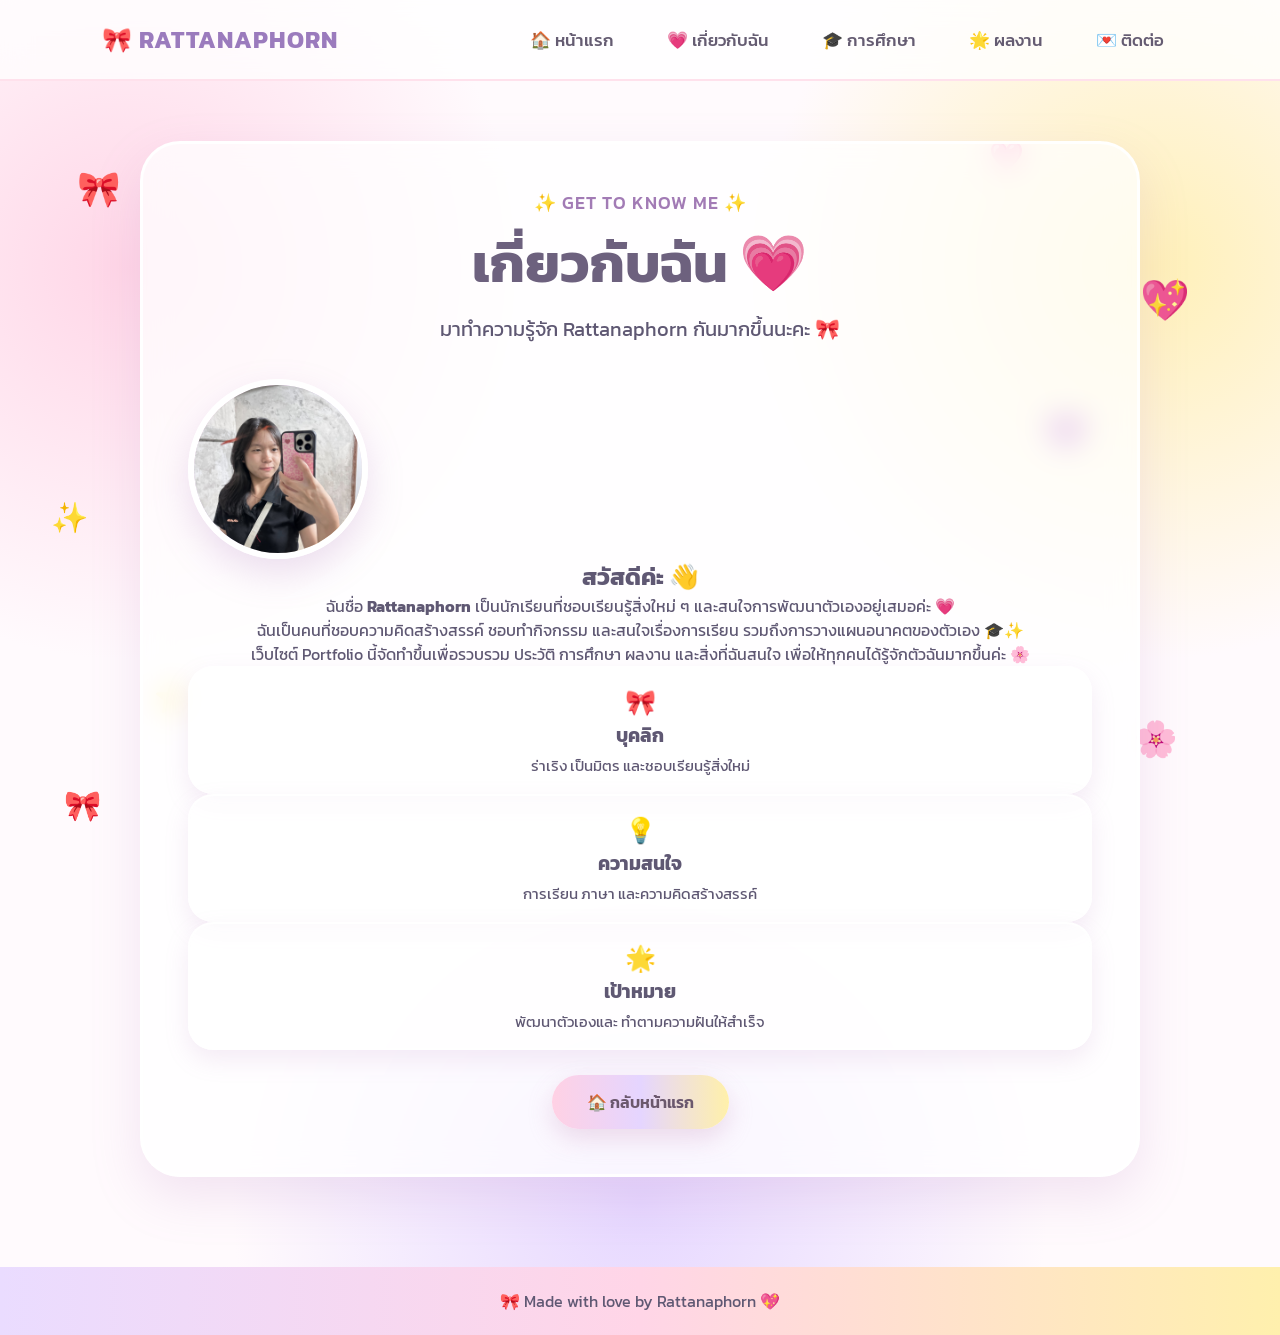
==== about.html @ 6ea2c938 "about.html" ====
<!DOCTYPE html>
<html lang="th">

<head>

    <meta charset="UTF-8">

    <meta name="viewport"
          content="width=device-width, initial-scale=1.0">

    <title>เกี่ยวกับฉัน | Rattanaphorn</title>

    <link rel="stylesheet" href="style.css">

</head>


<body>

    <!-- ================= NAV ================= -->

    <nav>

        <div class="logo">
            🎀 RATTANAPHORN
        </div>

        <ul>

            <li>
                <a href="index.html">
                    🏠 หน้าแรก
                </a>
            </li>

            <li>
                <a href="about.html">
                    💗 เกี่ยวกับฉัน
                </a>
            </li>

            <li>
                <a href="education.html">
                    🎓 การศึกษา
                </a>
            </li>

            <li>
                <a href="portfolio.html">
                    🌟 ผลงาน
                </a>
            </li>

            <li>
                <a href="contact.html">
                    💌 ติดต่อ
                </a>
            </li>

        </ul>

    </nav>


    <!-- ================= FLOATING EMOJI ================= -->

    <div class="float-item item1">🎀</div>
    <div class="float-item item2">💖</div>
    <div class="float-item item3">✨</div>
    <div class="float-item item4">🌸</div>
    <div class="float-item item5">⭐</div>
    <div class="float-item item6">💜</div>
    <div class="float-item item7">🎀</div>
    <div class="float-item item8">🩷</div>


    <!-- ================= ABOUT ================= -->

    <main class="page">

        <div class="main-card">

            <!-- หัวข้อ -->

            <p class="welcome-text">
                ✨ GET TO KNOW ME ✨
            </p>


            <h1 class="page-title">
                เกี่ยวกับฉัน 💗
            </h1>


            <p class="page-subtitle">
                มาทำความรู้จัก Rattanaphorn กันมากขึ้นนะคะ 🎀
            </p>


            <!-- ================= ABOUT CONTENT ================= -->

            <div class="about-content">


                <!-- รูป -->

                <div class="about-photo">

                    <div class="profile">

                        <img
                            src="S__15089671.jpg"
                            alt="Rattanaphorn"
                        >

                    </div>

                </div>


                <!-- ข้อมูล -->

                <div class="about-text">

                    <h2>
                        สวัสดีค่ะ 👋
                    </h2>

                    <p>
                        ฉันชื่อ <strong>Rattanaphorn</strong>
                        เป็นนักเรียนที่ชอบเรียนรู้สิ่งใหม่ ๆ
                        และสนใจการพัฒนาตัวเองอยู่เสมอค่ะ 💗
                    </p>

                    <p>
                        ฉันเป็นคนที่ชอบความคิดสร้างสรรค์
                        ชอบทำกิจกรรม และสนใจเรื่องการเรียน
                        รวมถึงการวางแผนอนาคตของตัวเอง 🎓✨
                    </p>

                    <p>
                        เว็บไซต์ Portfolio นี้จัดทำขึ้นเพื่อรวบรวม
                        ประวัติ การศึกษา ผลงาน และสิ่งที่ฉันสนใจ
                        เพื่อให้ทุกคนได้รู้จักตัวฉันมากขึ้นค่ะ 🌸
                    </p>

                </div>

            </div>


            <!-- ================= INFORMATION ================= -->

            <div class="about-cards">


                <div class="info-card">

                    <span>🎀</span>

                    <h3>
                        บุคลิก
                    </h3>

                    <p>
                        ร่าเริง เป็นมิตร
                        และชอบเรียนรู้สิ่งใหม่
                    </p>

                </div>


                <div class="info-card">

                    <span>💡</span>

                    <h3>
                        ความสนใจ
                    </h3>

                    <p>
                        การเรียน ภาษา
                        และความคิดสร้างสรรค์
                    </p>

                </div>


                <div class="info-card">

                    <span>🌟</span>

                    <h3>
                        เป้าหมาย
                    </h3>

                    <p>
                        พัฒนาตัวเองและ
                        ทำตามความฝันให้สำเร็จ
                    </p>

                </div>


            </div>


            <!-- ปุ่มกลับหน้าแรก -->

            <a href="index.html" class="btn">

                🏠 กลับหน้าแรก

            </a>


        </div>

    </main>


    <!-- ================= FOOTER ================= -->

    <footer>

        🎀 Made with love by Rattanaphorn 💖

    </footer>


</body>

</html>
---- style.css ----
@import url('https://fonts.googleapis.com/css2?family=Kanit:wght@300;400;500;600;700&display=swap');

*{
    margin: 0;
    padding: 0;
    box-sizing: border-box;
}

html{
    scroll-behavior: smooth;
}

body{
    font-family: 'Kanit', sans-serif;
    color: #5f5873;
    min-height: 100vh;
    overflow-x: hidden;

    background:
        radial-gradient(circle at 10% 20%, #ffd6e7 0%, transparent 25%),
        radial-gradient(circle at 90% 20%, #fff0b8 0%, transparent 25%),
        radial-gradient(circle at 50% 90%, #e6d7ff 0%, transparent 30%),
        #fffafd;
}

/* ================= NAV ================= */

nav{
    width: 100%;
    padding: 22px 8%;
    display: flex;
    justify-content: space-between;
    align-items: center;

    background: rgba(255,255,255,0.75);
    backdrop-filter: blur(15px);

    position: sticky;
    top: 0;
    z-index: 1000;

    border-bottom: 2px solid #ffe1ec;
}

.logo{
    font-size: 24px;
    font-weight: 700;
    color: #9b7bbd;
    letter-spacing: 1px;
}

nav ul{
    display: flex;
    list-style: none;
    gap: 25px;
}

nav ul li a{
    text-decoration: none;
    color: #655c72;
    font-size: 17px;
    font-weight: 500;
    transition: 0.3s;
    padding: 8px 14px;
    border-radius: 20px;
}

nav ul li a:hover{
    background: linear-gradient(90deg,#ffd1e4,#e6d4ff,#fff0ae);
    transform: translateY(-3px);
}

/* ================= MAIN ================= */

.page{
    min-height: 90vh;
    padding: 60px 20px;
    display: flex;
    justify-content: center;
    align-items: center;
    text-align: center;
    position: relative;
}

/* ================= TITLE ================= */

.page-title{
    font-size: 55px;
    font-weight: 700;
    color: #6d617e;
    margin-bottom: 10px;
    animation: titleFloat 3s ease-in-out infinite;
}

.page-subtitle{
    font-size: 20px;
    margin-bottom: 35px;
}

@keyframes titleFloat{
    0%,100%{
        transform: translateY(0);
    }

    50%{
        transform: translateY(-10px);
    }
}

/* ================= CARD ================= */

.main-card{
    width: 100%;
    max-width: 1000px;

    padding: 45px;
    border-radius: 40px;

    background: rgba(255,255,255,0.75);

    border: 3px solid rgba(255,255,255,0.9);

    box-shadow:
        0 20px 50px rgba(183,130,190,0.18);

    backdrop-filter: blur(15px);

    position: relative;
    z-index: 2;

    animation: cardAppear 0.8s ease;
}

@keyframes cardAppear{

    from{
        opacity: 0;
        transform: translateY(50px);
    }

    to{
        opacity: 1;
        transform: translateY(0);
    }

}

/* ================= DECORATION ================= */

.float{
    position: fixed;
    z-index: -1;
    animation: floating 5s ease-in-out infinite;
    pointer-events: none;
}

.float1{
    top: 18%;
    left: 8%;
    font-size: 45px;
}

.float2{
    top: 30%;
    right: 8%;
    font-size: 50px;
    animation-delay: 1s;
}

.float3{
    bottom: 15%;
    left: 15%;
    font-size: 40px;
    animation-delay: 2s;
}

.float4{
    bottom: 10%;
    right: 12%;
    font-size: 55px;
    animation-delay: 3s;
}

@keyframes floating{

    0%,100%{
        transform: translateY(0) rotate(0deg);
    }

    50%{
        transform: translateY(-25px) rotate(10deg);
    }

}

/* ================= BUTTON ================= */

.btn{
    display: inline-block;

    margin-top: 25px;
    padding: 15px 35px;

    border-radius: 50px;

    text-decoration: none;

    color: #6b586d;
    font-weight: 600;

    background: linear-gradient(
        90deg,
        #ffd1e4,
        #e5d5ff,
        #fff0aa
    );

    box-shadow: 0 10px 25px rgba(201,150,190,0.3);

    transition: 0.3s;
}

.btn:hover{

    transform: translateY(-7px) scale(1.05);

    box-shadow:
        0 18px 35px rgba(201,150,190,0.45);

}

/* ================= EDUCATION ================= */

.education-list{
    display: grid;
    grid-template-columns: repeat(auto-fit,minmax(250px,1fr));
    gap: 25px;
    margin-top: 30px;
}

.edu-card{

    padding: 30px 20px;

    border-radius: 30px;

    background: linear-gradient(
        145deg,
        #fff5fa,
        #f6efff,
        #fff9dc
    );

    box-shadow: 0 12px 25px rgba(180,140,190,0.15);

    transition: 0.4s;

    position: relative;

    overflow: hidden;
}

.edu-card::before{

    content: "";

    position: absolute;

    width: 100px;
    height: 100px;

    background: #ffd5e8;

    border-radius: 50%;

    top: -40px;
    right: -40px;

    opacity: 0.5;
}

.edu-card:hover{

    transform: translateY(-12px) rotate(1deg);

    box-shadow:
        0 20px 35px rgba(180,120,190,0.3);

}

.edu-icon{
    font-size: 50px;
    margin-bottom: 15px;
}

.edu-card h2{
    color: #9a79a7;
    margin-bottom: 10px;
}

.edu-card p{
    font-size: 17px;
}

/* ================= PORTFOLIO ================= */

.portfolio-grid{

    display: grid;

    grid-template-columns:
    repeat(auto-fit,minmax(230px,1fr));

    gap: 25px;

    margin-top: 30px;
}

.work-card{

    background: white;

    border-radius: 30px;

    overflow: hidden;

    box-shadow:
        0 15px 30px rgba(180,130,190,0.18);

    transition: 0.4s;

    cursor: pointer;

    position: relative;
}

.work-card:hover{

    transform:
        translateY(-15px)
        rotate(-2deg);

    box-shadow:
        0 25px 40px rgba(180,120,190,0.3);

}

.work-image{

    height: 180px;

    display: flex;

    align-items: center;
    justify-content: center;

    font-size: 80px;

    background:
    linear-gradient(
        135deg,
        #ffd5e8,
        #e6d8ff,
        #fff1b5
    );

}

.work-info{
    padding: 20px;
}

.work-info h3{
    color: #85678f;
    margin-bottom: 8px;
}

/* ================= CONTACT ================= */

.contact-grid{

    display: grid;

    grid-template-columns:
    repeat(auto-fit,minmax(220px,1fr));

    gap: 25px;

    margin-top: 30px;
}

.contact-card{

    padding: 30px 20px;

    border-radius: 30px;

    background:
        linear-gradient(
            145deg,
            #fff6fa,
            #f5efff
        );

    transition: 0.4s;

    box-shadow:
        0 12px 25px rgba(180,130,190,0.15);
}

.contact-card:hover{

    transform:
        translateY(-10px)
        scale(1.03);

}

.contact-icon{

    font-size: 45px;

    margin-bottom: 12px;

}

.contact-card h3{
    color: #9672a2;
    margin-bottom: 8px;
}

/* ================= FOOTER ================= */

footer{

    text-align: center;

    padding: 22px;

    margin-top: 30px;

    background:
        linear-gradient(
            90deg,
            #eadcff,
            #ffd5e7,
            #fff0ad
        );

}

/* ================= MOBILE ================= */

@media(max-width:700px){

    nav{
        flex-direction: column;
        gap: 15px;
    }

    nav ul{
        gap: 5px;
        flex-wrap: wrap;
        justify-content: center;
    }

    .page-title{
        font-size: 40px;
    }

    .main-card{
        padding: 30px 20px;
    }

}
/* =========================================
   HOME PAGE - หน้าแรก
   ========================================= */

.home-page {
    min-height: 100vh;
}

/* ส่วนเนื้อหาหน้าแรก */
.hero {
    min-height: calc(100vh - 90px);

    display: flex;
    flex-direction: column;

    justify-content: center;
    align-items: center;

    text-align: center;

    padding: 60px 20px;

    position: relative;
    z-index: 1;
}

/* =========================================
   PROFILE
   ========================================= */

.profile-wrapper {
    position: relative;

    width: 210px;
    height: 210px;

    margin-bottom: 20px;

    display: flex;
    justify-content: center;
    align-items: center;
}

.profile-glow {
    position: absolute;

    width: 210px;
    height: 210px;

    border-radius: 50%;

    background: linear-gradient(
        135deg,
        #ffd1e4,
        #e5d5ff,
        #fff0aa
    );

    filter: blur(15px);

    opacity: 0.7;

    animation: profileGlow 3s ease-in-out infinite;
}

.profile {
    position: relative;

    width: 180px;
    height: 180px;

    border-radius: 50%;

    overflow: hidden;

    background: linear-gradient(
        135deg,
        #ffd5e8,
        #e6d8ff,
        #fff1b5
    );

    border: 6px solid white;

    box-shadow:
        0 15px 35px rgba(180,130,190,0.25);

    display: flex;
    justify-content: center;
    align-items: center;

    z-index: 2;

    transition: 0.4s;
}

.profile:hover {
    transform: translateY(-10px) scale(1.05) rotate(2deg);
}

.profile img {
    width: 100%;
    height: 100%;

    object-fit: cover;
}

.profile-emoji {
    position: absolute;

    font-size: 80px;

    z-index: -1;
}

@keyframes profileGlow {
    0%,100% {
        transform: scale(1);
    }

    50% {
        transform: scale(1.08);
    }
}

/* =========================================
   CUTE ICONS
   ========================================= */

.cute-icons {
    display: flex;

    justify-content: center;
    align-items: center;

    gap: 15px;

    margin: 5px 0 10px;

    font-size: 25px;
}

.cute-icons span {
    display: inline-block;

    animation: iconBounce 2s ease-in-out infinite;
}

.cute-icons span:nth-child(2) {
    animation-delay: 0.2s;
}

.cute-icons span:nth-child(3) {
    animation-delay: 0.4s;
}

.cute-icons span:nth-child(4) {
    animation-delay: 0.6s;
}

.cute-icons span:nth-child(5) {
    animation-delay: 0.8s;
}

@keyframes iconBounce {
    0%,100% {
        transform: translateY(0);
    }

    50% {
        transform: translateY(-8px);
    }
}

/* =========================================
   WELCOME TEXT
   ========================================= */

.welcome-text {
    font-size: 18px;

    color: #a27bb5;

    font-weight: 500;

    letter-spacing: 1px;

    margin-bottom: 5px;
}

/* =========================================
   HOME TITLE
   ========================================= */

.hero h1 {
    font-size: 48px;

    color: #6d617e;

    margin: 5px 0;

    animation: titleFloat 3s ease-in-out infinite;
}

.hero h2 {
    font-size: 30px;

    color: #9672a2;

    margin-bottom: 10px;
}

.wave {
    display: inline-block;

    animation: waveHand 1.8s ease-in-out infinite;
}

@keyframes waveHand {
    0%,100% {
        transform: rotate(0deg);
    }

    25% {
        transform: rotate(15deg);
    }

    50% {
        transform: rotate(-10deg);
    }

    75% {
        transform: rotate(15deg);
    }
}

/* =========================================
   INTRO
   ========================================= */

.intro {
    font-size: 18px;

    line-height: 1.8;

    color: #71677e;

    margin-bottom: 15px;
}

/* =========================================
   BUTTONS
   ========================================= */

.button-group {
    display: flex;

    justify-content: center;

    align-items: center;

    gap: 18px;

    flex-wrap: wrap;

    margin-top: 10px;
}

.cute-btn {
    display: inline-flex;

    align-items: center;
    justify-content: center;

    gap: 8px;

    padding: 13px 25px;

    border-radius: 50px;

    text-decoration: none;

    color: #665a70;

    font-weight: 600;

    box-shadow:
        0 10px 25px rgba(190,140,190,0.25);

    transition: 0.3s;

    min-width: 170px;
}

.purple-btn {
    background: linear-gradient(
        90deg,
        #e5d5ff,
        #f3eaff
    );
}

.yellow-btn {
    background: linear-gradient(
        90deg,
        #fff0aa,
        #fff7d4
    );
}

.cute-btn:hover {
    transform: translateY(-7px) scale(1.05);

    box-shadow:
        0 18px 35px rgba(190,140,190,0.35);
}

.cute-btn b {
    font-size: 20px;

    transition: 0.3s;
}

.cute-btn:hover b {
    transform: translateX(5px);
}

/* =========================================
   MINI INFO
   ========================================= */

.mini-info {
    display: flex;

    justify-content: center;

    gap: 20px;

    margin-top: 25px;

    flex-wrap: wrap;
}

.info-card {
    min-width: 130px;

    padding: 15px 20px;

    border-radius: 25px;

    background: rgba(255,255,255,0.75);

    border: 2px solid rgba(255,255,255,0.9);

    box-shadow:
        0 10px 25px rgba(180,130,190,0.15);

    transition: 0.4s;
}

.info-card:hover {
    transform: translateY(-10px) rotate(2deg);

    box-shadow:
        0 18px 30px rgba(180,130,190,0.25);
}

.info-card span {
    font-size: 25px;
}

.info-card p {
    margin-top: 5px;

    font-size: 15px;
}

/* =========================================
   FLOATING EMOJI
   ========================================= */

.float-item {
    position: fixed;

    z-index: 0;

    pointer-events: none;

    animation: floatingEmoji 5s ease-in-out infinite;
}

.item1 {
    top: 18%;
    left: 6%;
    font-size: 35px;
}

.item2 {
    top: 30%;
    right: 7%;
    font-size: 40px;

    animation-delay: 1s;
}

.item3 {
    top: 55%;
    left: 4%;
    font-size: 30px;

    animation-delay: 2s;
}

.item4 {
    bottom: 15%;
    right: 8%;
    font-size: 35px;

    animation-delay: 3s;
}

.item5 {
    bottom: 20%;
    left: 12%;
    font-size: 30px;

    animation-delay: 1.5s;
}

.item6 {
    top: 45%;
    right: 15%;
    font-size: 35px;

    animation-delay: 2.5s;
}

.item7 {
    bottom: 8%;
    left: 5%;
    font-size: 30px;

    animation-delay: 3.5s;
}

.item8 {
    top: 15%;
    right: 20%;
    font-size: 28px;

    animation-delay: 1s;
}

@keyframes floatingEmoji {
    0%,100% {
        transform: translateY(0) rotate(0deg);
    }

    50% {
        transform: translateY(-20px) rotate(10deg);
    }
}

/* =========================================
   MOBILE
   ========================================= */

@media(max-width:700px) {

    .hero {
        min-height: auto;

        padding: 50px 15px;
    }

    .profile-wrapper {
        width: 170px;
        height: 170px;
    }

    .profile-glow {
        width: 170px;
        height: 170px;
    }

    .profile {
        width: 145px;
        height: 145px;
    }

    .hero h1 {
        font-size: 38px;
    }

    .hero h2 {
        font-size: 25px;
    }

    .intro {
        font-size: 16px;
    }

    .float-item {
        font-size: 25px !important;
    }
}
/* ===== FORCE CENTER HOME PAGE ===== */

body.home-page {
    width: 100%;
    min-width: 0;
    margin: 0;
    padding: 0;
}

/* บังคับ main ให้อยู่กลาง */
body.home-page main.hero {
    width: 100% !important;
    max-width: none !important;

    min-height: calc(100vh - 90px) !important;

    margin: 0 auto !important;
    padding: 60px 20px !important;

    display: flex !important;
    flex-direction: column !important;

    justify-content: center !important;
    align-items: center !important;

    text-align: center !important;

    position: relative;
}

/* บังคับทุกส่วนข้างในให้อยู่กลาง */
body.home-page .profile-wrapper,
body.home-page .cute-icons,
body.home-page .welcome-text,
body.home-page .hero h1,
body.home-page .hero h2,
body.home-page .intro,
body.home-page .button-group,
body.home-page .mini-info {
    margin-left: auto !important;
    margin-right: auto !important;
}

/* ปุ่ม */
body.home-page .button-group {
    display: flex !important;
    justify-content: center !important;
    align-items: center !important;
}

/* การ์ดข้อมูล */
body.home-page .mini-info {
    display: flex !important;
    justify-content: center !important;
    align-items: center !important;
}

/* รูป */
body.home-page .profile-wrapper {
    display: flex !important;
    justify-content: center !important;
    align-items: center !important;
}
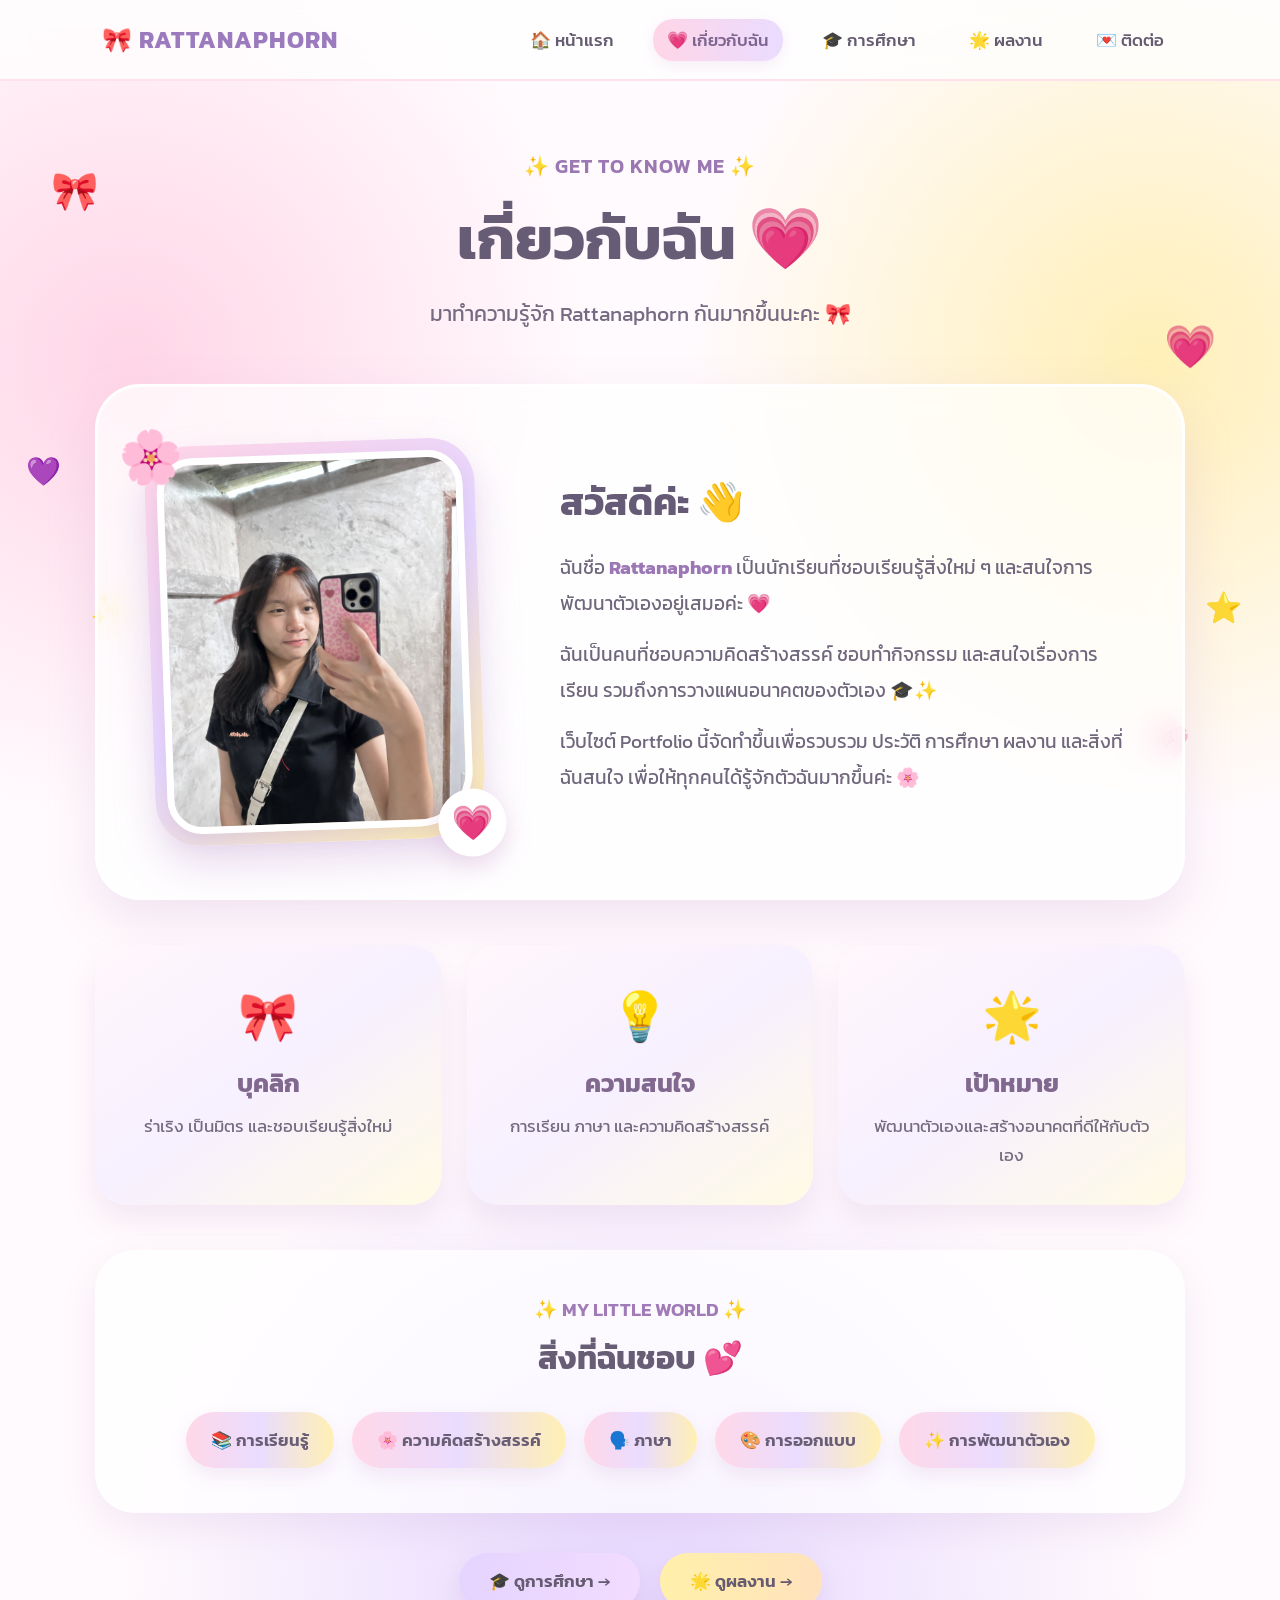
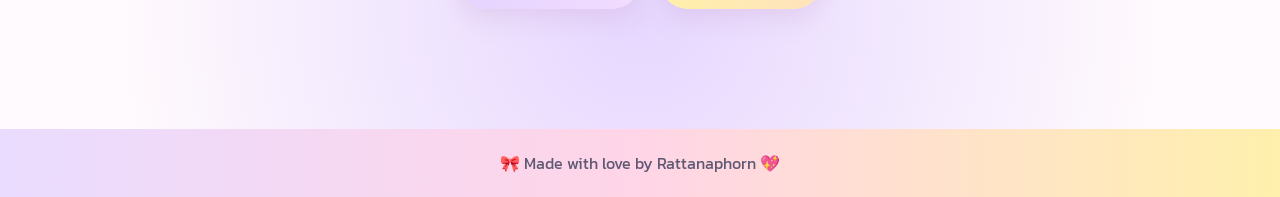
==== commit be5edaa7: "about.html" ====
--- a/about.html
+++ b/about.html
@@ -2,20 +2,25 @@
 <html lang="th">
 
 <head>
-
     <meta charset="UTF-8">
-
-    <meta name="viewport"
-          content="width=device-width, initial-scale=1.0">
+    <meta name="viewport" content="width=device-width, initial-scale=1.0">
 
     <title>เกี่ยวกับฉัน | Rattanaphorn</title>
 
     <link rel="stylesheet" href="style.css">
-
 </head>
 
-
-<body>
+<body class="about-page">
+
+    <!-- ================= ของตกแต่งลอย ================= -->
+
+    <div class="about-float about-float1">🎀</div>
+    <div class="about-float about-float2">💗</div>
+    <div class="about-float about-float3">✨</div>
+    <div class="about-float about-float4">🌸</div>
+    <div class="about-float about-float5">💜</div>
+    <div class="about-float about-float6">⭐</div>
+
 
     <!-- ================= NAV ================= -->
 
@@ -34,7 +39,7 @@
             </li>
 
             <li>
-                <a href="about.html">
+                <a href="about.html" class="active">
                     💗 เกี่ยวกับฉัน
                 </a>
             </li>
@@ -62,168 +67,226 @@
     </nav>
 
 
-    <!-- ================= FLOATING EMOJI ================= -->
-
-    <div class="float-item item1">🎀</div>
-    <div class="float-item item2">💖</div>
-    <div class="float-item item3">✨</div>
-    <div class="float-item item4">🌸</div>
-    <div class="float-item item5">⭐</div>
-    <div class="float-item item6">💜</div>
-    <div class="float-item item7">🎀</div>
-    <div class="float-item item8">🩷</div>
-
-
-    <!-- ================= ABOUT ================= -->
-
-    <main class="page">
-
-        <div class="main-card">
-
-            <!-- หัวข้อ -->
-
-            <p class="welcome-text">
+    <!-- ================= MAIN ================= -->
+
+    <main class="about-container">
+
+
+        <!-- หัวข้อ -->
+
+        <div class="about-heading">
+
+            <p class="about-small-title">
                 ✨ GET TO KNOW ME ✨
             </p>
 
-
-            <h1 class="page-title">
-                เกี่ยวกับฉัน 💗
+            <h1>
+                เกี่ยวกับฉัน <span>💗</span>
             </h1>
 
-
-            <p class="page-subtitle">
+            <p class="about-subtitle">
                 มาทำความรู้จัก Rattanaphorn กันมากขึ้นนะคะ 🎀
             </p>
 
-
-            <!-- ================= ABOUT CONTENT ================= -->
-
-            <div class="about-content">
-
-
-                <!-- รูป -->
-
-                <div class="about-photo">
-
-                    <div class="profile">
-
-                        <img
-                            src="S__15089671.jpg"
-                            alt="Rattanaphorn"
-                        >
-
-                    </div>
-
-                </div>
-
-
-                <!-- ข้อมูล -->
-
-                <div class="about-text">
-
-                    <h2>
-                        สวัสดีค่ะ 👋
-                    </h2>
-
-                    <p>
-                        ฉันชื่อ <strong>Rattanaphorn</strong>
-                        เป็นนักเรียนที่ชอบเรียนรู้สิ่งใหม่ ๆ
-                        และสนใจการพัฒนาตัวเองอยู่เสมอค่ะ 💗
-                    </p>
-
-                    <p>
-                        ฉันเป็นคนที่ชอบความคิดสร้างสรรค์
-                        ชอบทำกิจกรรม และสนใจเรื่องการเรียน
-                        รวมถึงการวางแผนอนาคตของตัวเอง 🎓✨
-                    </p>
-
-                    <p>
-                        เว็บไซต์ Portfolio นี้จัดทำขึ้นเพื่อรวบรวม
-                        ประวัติ การศึกษา ผลงาน และสิ่งที่ฉันสนใจ
-                        เพื่อให้ทุกคนได้รู้จักตัวฉันมากขึ้นค่ะ 🌸
-                    </p>
-
-                </div>
-
-            </div>
-
-
-            <!-- ================= INFORMATION ================= -->
-
-            <div class="about-cards">
-
-
-                <div class="info-card">
-
-                    <span>🎀</span>
-
-                    <h3>
-                        บุคลิก
-                    </h3>
-
-                    <p>
-                        ร่าเริง เป็นมิตร
-                        และชอบเรียนรู้สิ่งใหม่
-                    </p>
-
-                </div>
-
-
-                <div class="info-card">
-
-                    <span>💡</span>
-
-                    <h3>
-                        ความสนใจ
-                    </h3>
-
-                    <p>
-                        การเรียน ภาษา
-                        และความคิดสร้างสรรค์
-                    </p>
-
-                </div>
-
-
-                <div class="info-card">
-
-                    <span>🌟</span>
-
-                    <h3>
-                        เป้าหมาย
-                    </h3>
-
-                    <p>
-                        พัฒนาตัวเองและ
-                        ทำตามความฝันให้สำเร็จ
-                    </p>
-
-                </div>
-
-
-            </div>
-
-
-            <!-- ปุ่มกลับหน้าแรก -->
-
-            <a href="index.html" class="btn">
-
-                🏠 กลับหน้าแรก
-
+        </div>
+
+
+
+        <!-- ================= PROFILE ================= -->
+
+        <section class="about-profile">
+
+
+            <!-- รูป -->
+
+            <div class="about-photo">
+
+                <div class="photo-decoration">
+                    🌸
+                </div>
+
+                <img
+                    src="S__15089671.jpg"
+                    alt="รูปของ Rattanaphorn"
+                >
+
+                <div class="photo-heart">
+                    💗
+                </div>
+
+            </div>
+
+
+
+            <!-- ข้อความ -->
+
+            <div class="about-text">
+
+                <h2>
+                    สวัสดีค่ะ 👋
+                </h2>
+
+                <p>
+                    ฉันชื่อ <strong>Rattanaphorn</strong>
+                    เป็นนักเรียนที่ชอบเรียนรู้สิ่งใหม่ ๆ
+                    และสนใจการพัฒนาตัวเองอยู่เสมอค่ะ 💗
+                </p>
+
+                <p>
+                    ฉันเป็นคนที่ชอบความคิดสร้างสรรค์
+                    ชอบทำกิจกรรม และสนใจเรื่องการเรียน
+                    รวมถึงการวางแผนอนาคตของตัวเอง 🎓✨
+                </p>
+
+                <p>
+                    เว็บไซต์ Portfolio นี้จัดทำขึ้นเพื่อรวบรวม
+                    ประวัติ การศึกษา ผลงาน และสิ่งที่ฉันสนใจ
+                    เพื่อให้ทุกคนได้รู้จักตัวฉันมากขึ้นค่ะ 🌸
+                </p>
+
+            </div>
+
+        </section>
+
+
+
+        <!-- ================= INFORMATION ================= -->
+
+        <section class="about-cards">
+
+
+            <div class="about-card">
+
+                <div class="about-card-icon">
+                    🎀
+                </div>
+
+                <h2>
+                    บุคลิก
+                </h2>
+
+                <p>
+                    ร่าเริง เป็นมิตร และชอบเรียนรู้สิ่งใหม่
+                </p>
+
+            </div>
+
+
+
+            <div class="about-card">
+
+                <div class="about-card-icon">
+                    💡
+                </div>
+
+                <h2>
+                    ความสนใจ
+                </h2>
+
+                <p>
+                    การเรียน ภาษา และความคิดสร้างสรรค์
+                </p>
+
+            </div>
+
+
+
+            <div class="about-card">
+
+                <div class="about-card-icon">
+                    🌟
+                </div>
+
+                <h2>
+                    เป้าหมาย
+                </h2>
+
+                <p>
+                    พัฒนาตัวเองและสร้างอนาคตที่ดีให้กับตัวเอง
+                </p>
+
+            </div>
+
+
+        </section>
+
+
+
+        <!-- ================= MY WORLD ================= -->
+
+        <section class="about-world">
+
+            <div class="world-title">
+                ✨ MY LITTLE WORLD ✨
+            </div>
+
+            <h2>
+                สิ่งที่ฉันชอบ 💕
+            </h2>
+
+            <div class="interest-list">
+
+                <div class="interest-item">
+                    📚
+                    <span>การเรียนรู้</span>
+                </div>
+
+                <div class="interest-item">
+                    🌸
+                    <span>ความคิดสร้างสรรค์</span>
+                </div>
+
+                <div class="interest-item">
+                    🗣️
+                    <span>ภาษา</span>
+                </div>
+
+                <div class="interest-item">
+                    🎨
+                    <span>การออกแบบ</span>
+                </div>
+
+                <div class="interest-item">
+                    ✨
+                    <span>การพัฒนาตัวเอง</span>
+                </div>
+
+            </div>
+
+        </section>
+
+
+
+        <!-- ================= BUTTON ================= -->
+
+        <div class="about-buttons">
+
+            <a href="education.html" class="about-btn purple">
+                🎓 ดูการศึกษา
+                →
             </a>
 
+            <a href="portfolio.html" class="about-btn yellow">
+                🌟 ดูผลงาน
+                →
+            </a>
 
         </div>
 
+
     </main>
 
 
+
     <!-- ================= FOOTER ================= -->
 
     <footer>
 
-        🎀 Made with love by Rattanaphorn 💖
+        <span>🎀</span>
+
+        Made with love by Rattanaphorn
+
+        <span>💖</span>
 
     </footer>
 
--- a/style.css
+++ b/style.css
@@ -1042,3 +1042,935 @@
     justify-content: center !important;
     align-items: center !important;
 }
+.work-image {
+    overflow: hidden;
+    border-radius: 30px;
+}
+
+.work-image img {
+    width: 100%;
+    height: 100%;
+    object-fit: cover;
+    display: block;
+}
+//* ================= iPad แนวตั้ง ================= */
+
+@media (min-width: 701px) and (max-width: 1100px){
+
+    nav{
+        display: flex;
+        flex-direction: column;
+        justify-content: center;
+        align-items: center;
+
+        padding: 20px 15px 25px;
+
+        gap: 15px;
+    }
+
+    /* โลโก้อยู่ตรงกลางด้านบน */
+    .logo{
+        font-size: 25px;
+        text-align: center;
+        white-space: nowrap;
+    }
+
+    /* เมนูอยู่แถวเดียว */
+    nav ul{
+        display: flex;
+        flex-direction: row;
+        justify-content: center;
+        align-items: center;
+
+        width: 100%;
+        gap: 10px;
+
+        flex-wrap: nowrap;
+    }
+
+    nav ul li{
+        flex-shrink: 0;
+    }
+
+    nav ul li a{
+        display: block;
+
+        font-size: 15px;
+
+        padding: 9px 10px;
+
+        white-space: nowrap;
+    }
+
+}
+
+
+/* ================= มือถือ ================= */
+
+@media (max-width: 700px){
+
+    nav{
+        padding: 15px 10px;
+    }
+
+    .logo{
+        font-size: 20px;
+        text-align: center;
+    }
+
+    nav ul{
+        display: flex;
+        justify-content: center;
+        flex-wrap: wrap;
+        gap: 5px;
+    }
+
+    nav ul li a{
+        font-size: 13px;
+        padding: 7px 6px;
+    }
+
+}
+/* =====================================================
+   ABOUT PAGE
+   ===================================================== */
+
+.about-page {
+    position: relative;
+    overflow-x: hidden;
+}
+
+
+/* ================= FLOATING EMOJI ================= */
+
+.about-float {
+    position: fixed;
+    pointer-events: none;
+    z-index: 0;
+
+    animation: aboutFloating 5s ease-in-out infinite;
+}
+
+.about-float1 {
+    top: 18%;
+    left: 4%;
+    font-size: 38px;
+}
+
+.about-float2 {
+    top: 35%;
+    right: 5%;
+    font-size: 42px;
+    animation-delay: 1s;
+}
+
+.about-float3 {
+    top: 65%;
+    left: 7%;
+    font-size: 32px;
+    animation-delay: 2s;
+}
+
+.about-float4 {
+    bottom: 15%;
+    right: 7%;
+    font-size: 38px;
+    animation-delay: 3s;
+}
+
+.about-float5 {
+    top: 50%;
+    left: 2%;
+    font-size: 28px;
+    animation-delay: 1.5s;
+}
+
+.about-float6 {
+    bottom: 30%;
+    right: 3%;
+    font-size: 30px;
+    animation-delay: 2.5s;
+}
+
+
+@keyframes aboutFloating {
+
+    0%, 100% {
+        transform: translateY(0) rotate(0deg);
+    }
+
+    50% {
+        transform: translateY(-18px) rotate(8deg);
+    }
+
+}
+
+
+
+/* ================= CONTAINER ================= */
+
+.about-container {
+    width: 100%;
+    max-width: 1150px;
+
+    margin: 0 auto;
+
+    padding: 70px 30px;
+
+    position: relative;
+    z-index: 1;
+}
+
+
+
+/* ================= HEADING ================= */
+
+.about-heading {
+    text-align: center;
+
+    margin-bottom: 55px;
+}
+
+
+.about-small-title {
+    font-size: 20px;
+
+    color: #9b78b2;
+
+    font-weight: 600;
+
+    letter-spacing: 1px;
+
+    margin-bottom: 12px;
+}
+
+
+.about-heading h1 {
+    font-size: 60px;
+
+    color: #675c76;
+
+    font-weight: 700;
+
+    margin-bottom: 15px;
+
+    animation: titleFloat 3s ease-in-out infinite;
+}
+
+
+.about-heading h1 span {
+    display: inline-block;
+
+    animation: heartBounce 2s ease-in-out infinite;
+}
+
+
+.about-subtitle {
+    font-size: 21px;
+
+    color: #756b82;
+}
+
+
+@keyframes heartBounce {
+
+    0%, 100% {
+        transform: scale(1);
+    }
+
+    50% {
+        transform: scale(1.15);
+    }
+
+}
+
+
+
+/* =====================================================
+   PROFILE
+   ===================================================== */
+
+.about-profile {
+
+    width: 100%;
+
+    padding: 55px 50px;
+
+    border-radius: 45px;
+
+    background: rgba(255,255,255,0.72);
+
+    border: 3px solid rgba(255,255,255,0.9);
+
+    box-shadow:
+        0 20px 50px rgba(183,130,190,0.18);
+
+    backdrop-filter: blur(15px);
+
+    display: flex;
+
+    align-items: center;
+
+    justify-content: center;
+
+    gap: 80px;
+
+    margin-bottom: 45px;
+}
+
+
+
+/* ================= PHOTO ================= */
+
+.about-photo {
+
+    width: 330px;
+    height: 400px;
+
+    flex-shrink: 0;
+
+    position: relative;
+
+    padding: 12px;
+
+    display: flex;
+
+    justify-content: center;
+    align-items: center;
+
+    background:
+        linear-gradient(
+            145deg,
+            #ffd5e7,
+            #e6d7ff,
+            #fff0b0
+        );
+
+    border-radius:
+        45px 45px 65px 45px;
+
+    box-shadow:
+        0 20px 40px rgba(170,120,190,0.25);
+
+    transform: rotate(-2deg);
+
+    transition: 0.4s;
+}
+
+
+.about-photo:hover {
+
+    transform:
+        rotate(0deg)
+        translateY(-10px)
+        scale(1.03);
+
+    box-shadow:
+        0 30px 55px rgba(170,120,190,0.35);
+}
+
+
+.about-photo img {
+
+    width: 100%;
+    height: 100%;
+
+    object-fit: cover;
+
+    border-radius:
+        35px 35px 55px 35px;
+
+    border: 7px solid white;
+
+    display: block;
+
+    box-shadow:
+        0 8px 20px rgba(150,110,170,0.18);
+}
+
+
+
+/* ================= PHOTO DECORATION ================= */
+
+.photo-decoration {
+
+    position: absolute;
+
+    top: -30px;
+    left: -25px;
+
+    font-size: 52px;
+
+    z-index: 5;
+
+    animation:
+        flowerFloat 3s ease-in-out infinite;
+}
+
+
+.photo-heart {
+
+    position: absolute;
+
+    right: -20px;
+    bottom: -20px;
+
+    width: 68px;
+    height: 68px;
+
+    display: flex;
+
+    justify-content: center;
+    align-items: center;
+
+    background: white;
+
+    border-radius: 50%;
+
+    font-size: 34px;
+
+    box-shadow:
+        0 10px 25px rgba(180,120,180,0.25);
+
+    z-index: 5;
+
+    animation:
+        heartFloat 2.5s ease-in-out infinite;
+}
+
+
+
+/* ================= TEXT ================= */
+
+.about-text {
+
+    max-width: 570px;
+
+    text-align: left;
+}
+
+
+.about-text h2 {
+
+    font-size: 38px;
+
+    color: #665b76;
+
+    margin-bottom: 20px;
+}
+
+
+.about-text p {
+
+    font-size: 19px;
+
+    line-height: 1.9;
+
+    color: #70677d;
+
+    margin-bottom: 15px;
+}
+
+
+.about-text strong {
+
+    color: #9b78b5;
+}
+
+
+
+/* =====================================================
+   INFORMATION CARDS
+   ===================================================== */
+
+.about-cards {
+
+    display: grid;
+
+    grid-template-columns:
+        repeat(3, 1fr);
+
+    gap: 25px;
+
+    margin-bottom: 45px;
+}
+
+
+.about-card {
+
+    padding: 35px 25px;
+
+    text-align: center;
+
+    background:
+        linear-gradient(
+            145deg,
+            #fff7fb,
+            #f7f0ff,
+            #fffbe5
+        );
+
+    border-radius: 32px;
+
+    box-shadow:
+        0 15px 30px rgba(180,130,190,0.15);
+
+    transition: 0.4s;
+
+    position: relative;
+
+    overflow: hidden;
+}
+
+
+.about-card:hover {
+
+    transform:
+        translateY(-12px)
+        rotate(1deg);
+
+    box-shadow:
+        0 25px 40px rgba(180,120,190,0.28);
+}
+
+
+.about-card-icon {
+
+    font-size: 48px;
+
+    margin-bottom: 12px;
+}
+
+
+.about-card h2 {
+
+    color: #80688e;
+
+    font-size: 25px;
+
+    margin-bottom: 10px;
+}
+
+
+.about-card p {
+
+    color: #746b80;
+
+    font-size: 17px;
+
+    line-height: 1.7;
+}
+
+
+
+/* =====================================================
+   MY LITTLE WORLD
+   ===================================================== */
+
+.about-world {
+
+    padding: 45px 35px;
+
+    text-align: center;
+
+    border-radius: 40px;
+
+    background: rgba(255,255,255,0.7);
+
+    box-shadow:
+        0 15px 35px rgba(180,130,190,0.14);
+
+    margin-bottom: 40px;
+}
+
+
+.world-title {
+
+    color: #a17bb8;
+
+    font-size: 19px;
+
+    font-weight: 600;
+
+    margin-bottom: 10px;
+}
+
+
+.about-world h2 {
+
+    font-size: 32px;
+
+    color: #675d75;
+
+    margin-bottom: 30px;
+}
+
+
+.interest-list {
+
+    display: flex;
+
+    flex-wrap: wrap;
+
+    justify-content: center;
+
+    gap: 18px;
+}
+
+
+.interest-item {
+
+    padding: 15px 25px;
+
+    border-radius: 50px;
+
+    background:
+        linear-gradient(
+            90deg,
+            #ffd8e8,
+            #eadcff,
+            #fff0b4
+        );
+
+    color: #695e76;
+
+    font-weight: 600;
+
+    font-size: 17px;
+
+    box-shadow:
+        0 8px 18px rgba(180,130,190,0.15);
+
+    transition: 0.3s;
+}
+
+
+.interest-item:hover {
+
+    transform:
+        translateY(-6px)
+        scale(1.05);
+}
+
+
+
+/* =====================================================
+   BUTTON
+   ===================================================== */
+
+.about-buttons {
+
+    display: flex;
+
+    justify-content: center;
+
+    align-items: center;
+
+    gap: 20px;
+
+    margin-top: 30px;
+
+    margin-bottom: 20px;
+}
+
+
+.about-btn {
+
+    padding: 15px 30px;
+
+    border-radius: 50px;
+
+    text-decoration: none;
+
+    font-size: 17px;
+
+    font-weight: 600;
+
+    color: #665b70;
+
+    transition: 0.3s;
+
+    box-shadow:
+        0 10px 25px rgba(190,140,190,0.22);
+}
+
+
+.about-btn.purple {
+
+    background:
+        linear-gradient(
+            90deg,
+            #e5d4ff,
+            #f2dcff
+        );
+}
+
+
+.about-btn.yellow {
+
+    background:
+        linear-gradient(
+            90deg,
+            #fff0aa,
+            #ffe2bd
+        );
+}
+
+
+.about-btn:hover {
+
+    transform:
+        translateY(-7px)
+        scale(1.05);
+
+    box-shadow:
+        0 18px 35px rgba(190,140,190,0.35);
+}
+
+
+
+/* =====================================================
+   ACTIVE MENU
+   ===================================================== */
+
+nav ul li a.active {
+
+    background:
+        linear-gradient(
+            90deg,
+            #ffd5e7,
+            #eadcff
+        );
+
+    color: #7d6590;
+
+    box-shadow:
+        0 5px 15px rgba(190,140,190,0.15);
+}
+
+
+
+/* =====================================================
+   TABLET / IPAD
+   ===================================================== */
+
+@media (max-width: 900px) {
+
+    .about-container {
+        padding: 55px 25px;
+    }
+
+
+    .about-profile {
+
+        flex-direction: column;
+
+        gap: 40px;
+
+        padding: 45px 30px;
+
+        text-align: center;
+    }
+
+
+    .about-text {
+
+        max-width: 750px;
+
+        text-align: center;
+    }
+
+
+    .about-cards {
+
+        grid-template-columns:
+            repeat(2, 1fr);
+    }
+
+}
+
+
+
+/* =====================================================
+   IPAD VERTICAL / MOBILE
+   ===================================================== */
+
+@media (max-width: 700px) {
+
+    .about-container {
+
+        padding:
+            45px 18px;
+    }
+
+
+    .about-heading {
+
+        margin-bottom: 40px;
+    }
+
+
+    .about-heading h1 {
+
+        font-size: 43px;
+    }
+
+
+    .about-subtitle {
+
+        font-size: 17px;
+    }
+
+
+    .about-small-title {
+
+        font-size: 17px;
+    }
+
+
+    .about-profile {
+
+        padding: 35px 18px;
+
+        border-radius: 35px;
+
+        gap: 35px;
+    }
+
+
+    .about-photo {
+
+        width: 280px;
+
+        height: 350px;
+    }
+
+
+    .about-text h2 {
+
+        font-size: 32px;
+    }
+
+
+    .about-text p {
+
+        font-size: 17px;
+
+        line-height: 1.8;
+    }
+
+
+    .about-cards {
+
+        grid-template-columns: 1fr;
+
+        gap: 18px;
+    }
+
+
+    .about-card {
+
+        padding: 30px 20px;
+    }
+
+
+    .about-world {
+
+        padding:
+            35px 20px;
+
+        border-radius: 30px;
+    }
+
+
+    .about-world h2 {
+
+        font-size: 27px;
+    }
+
+
+    .interest-list {
+
+        gap: 12px;
+    }
+
+
+    .interest-item {
+
+        font-size: 15px;
+
+        padding: 12px 18px;
+    }
+
+
+    .about-buttons {
+
+        flex-direction: column;
+
+        gap: 15px;
+    }
+
+
+    .about-btn {
+
+        width: 90%;
+
+        text-align: center;
+    }
+
+
+    .about-float {
+
+        opacity: 0.7;
+    }
+
+}
+
+
+
+/* =====================================================
+   IPHONE / SMALL SCREEN
+   ===================================================== */
+
+@media (max-width: 450px) {
+
+    .about-heading h1 {
+
+        font-size: 36px;
+    }
+
+
+    .about-photo {
+
+        width: 235px;
+
+        height: 295px;
+    }
+
+
+    .photo-decoration {
+
+        font-size: 40px;
+
+        top: -25px;
+
+        left: -18px;
+    }
+
+
+    .photo-heart {
+
+        width: 58px;
+
+        height: 58px;
+
+        font-size: 28px;
+    }
+
+
+    .about-text p {
+
+        font-size: 16px;
+    }
+
+}
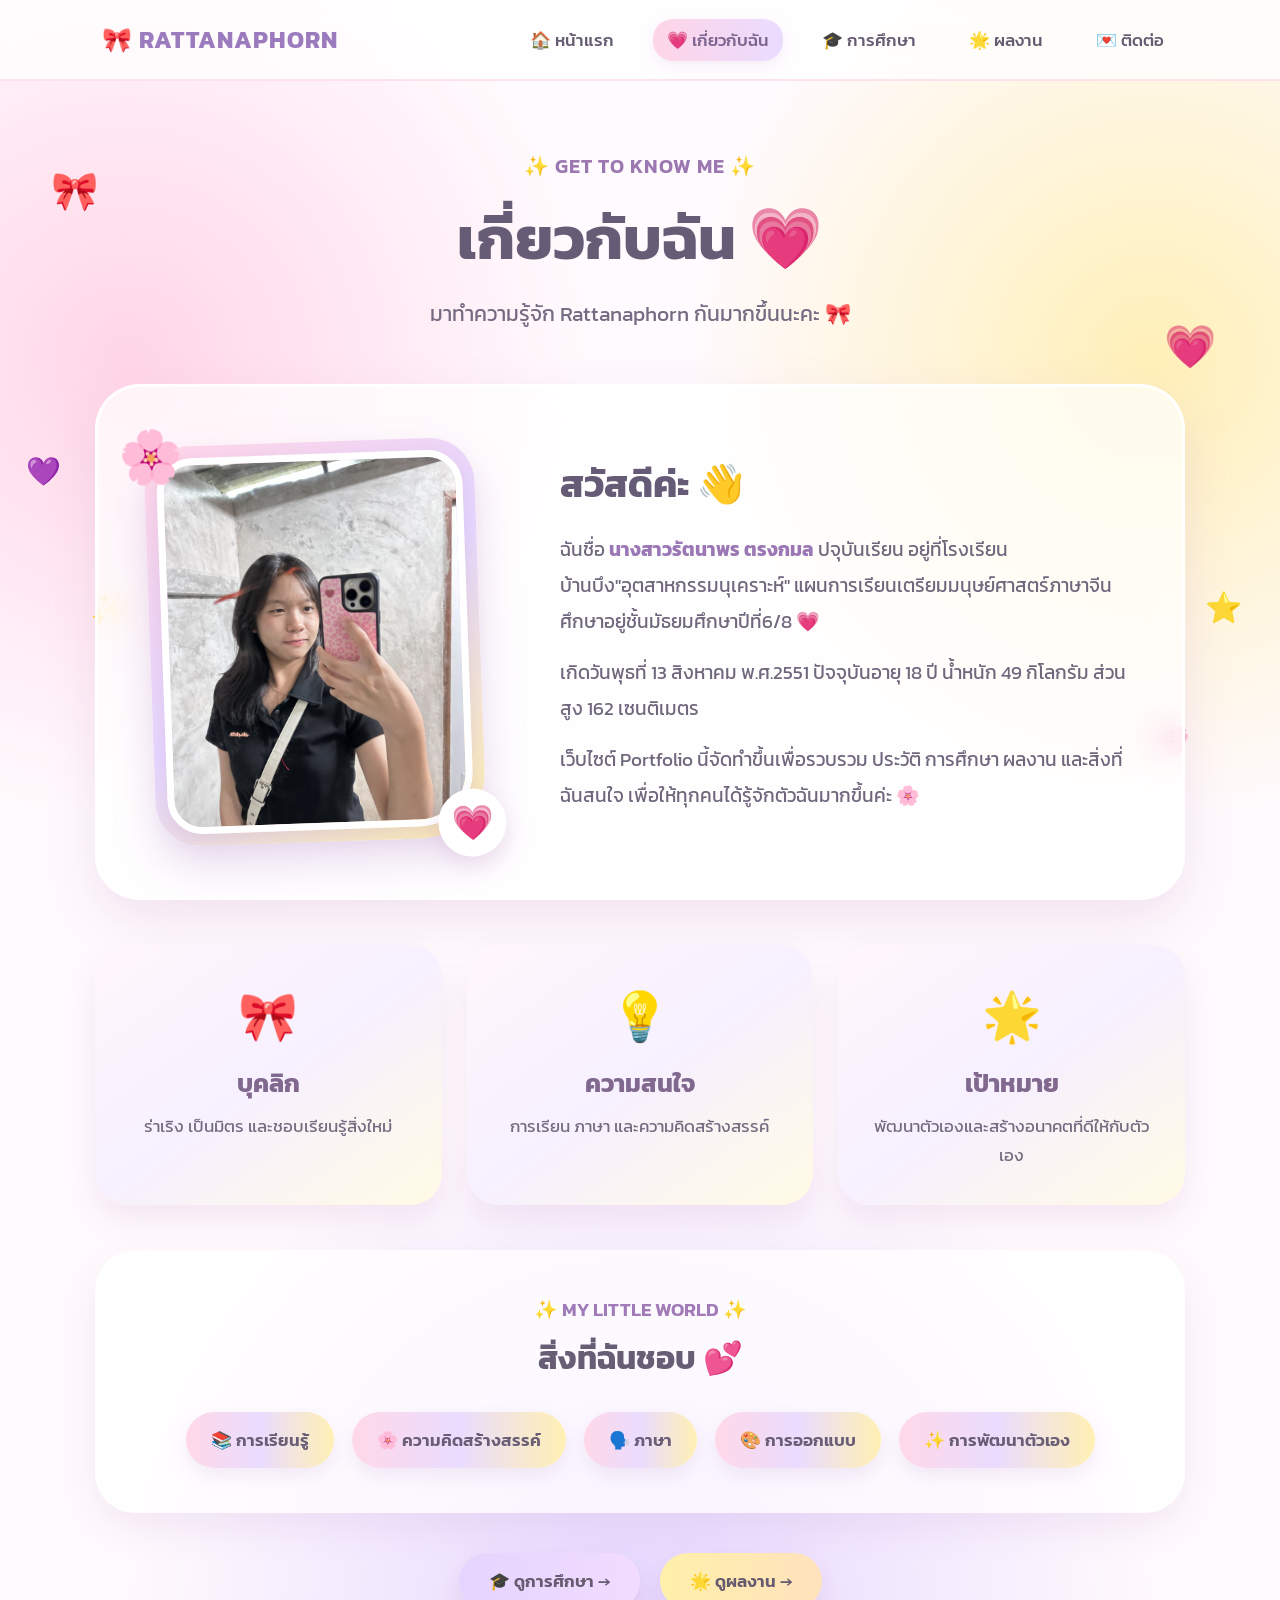
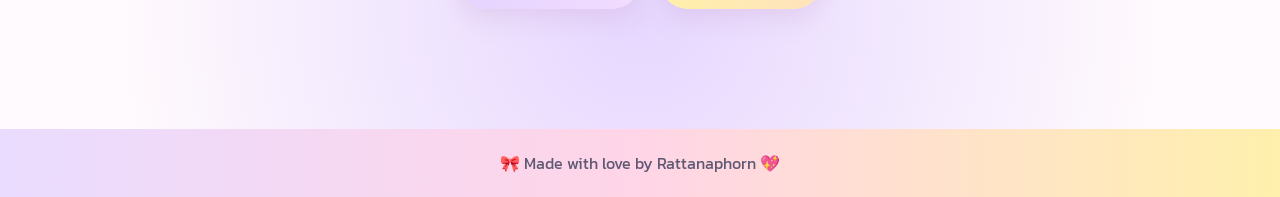
==== commit d103d1ce: "about.html" ====
--- a/about.html
+++ b/about.html
@@ -127,15 +127,17 @@
                 </h2>
 
                 <p>
-                    ฉันชื่อ <strong>Rattanaphorn</strong>
-                    เป็นนักเรียนที่ชอบเรียนรู้สิ่งใหม่ ๆ
-                    และสนใจการพัฒนาตัวเองอยู่เสมอค่ะ 💗
-                </p>
-
-                <p>
-                    ฉันเป็นคนที่ชอบความคิดสร้างสรรค์
-                    ชอบทำกิจกรรม และสนใจเรื่องการเรียน
-                    รวมถึงการวางแผนอนาคตของตัวเอง 🎓✨
+                    ฉันชื่อ <strong>นางสาวรัตนาพร ตรงกมล</strong>
+                    ปจุบันเรียน อยู่ที่โรงเรียนบ้านบึง"อุตสาหกรรมนุเคราะห์"
+                    แผนการเรียนเตรียมมนุษย์ศาสตร์ภาษาจีน
+                    ศึกษาอยู่ชั้นมัธยมศึกษาปีที่6/8 💗
+                </p>
+
+                <p>
+                    เกิดวันพุธที่ 13 สิงหาคม พ.ศ.2551
+                    ปัจจุบันอายุ 18 ปี น้ำหนัก 49 กิโลกรัม
+                    ส่วนสูง 162 เซนติเมตร
+                    
                 </p>
 
                 <p>
--- a/style.css
+++ b/style.css
@@ -1974,3 +1974,151 @@
     }
 
 }
+/* =====================================================
+   IPAD แนวตั้ง - จัดเมนูให้สวยและไม่เบียดกัน
+   ===================================================== */
+
+@media (min-width: 701px) and (max-width: 1000px) {
+
+    nav {
+        width: 100%;
+        padding: 25px 25px 20px;
+
+        display: flex;
+        flex-direction: column;
+
+        justify-content: center;
+        align-items: center;
+
+        gap: 18px;
+
+        overflow: visible;
+    }
+
+
+    /* โลโก้อยู่ตรงกลางด้านบน */
+
+    nav .logo {
+        width: 100%;
+
+        text-align: center;
+
+        font-size: 25px;
+
+        white-space: nowrap;
+    }
+
+
+    /* เมนู */
+
+    nav ul {
+
+        width: 100%;
+        max-width: 750px;
+
+        margin: 0 auto;
+
+        display: grid;
+
+        /*
+        6 ช่อง เพื่อจัดเป็น
+
+        🏠    💗    🎓
+          🌟    💌
+        */
+
+        grid-template-columns:
+            repeat(6, 1fr);
+
+        gap: 8px 5px;
+
+        list-style: none;
+
+        justify-items: center;
+
+        align-items: center;
+    }
+
+
+    nav ul li {
+        width: 100%;
+
+        display: flex;
+
+        justify-content: center;
+    }
+
+
+    nav ul li a {
+
+        width: 100%;
+
+        min-height: 48px;
+
+        padding: 8px 5px;
+
+        display: flex;
+
+        justify-content: center;
+
+        align-items: center;
+
+        white-space: nowrap;
+
+        text-align: center;
+
+        font-size: 17px;
+
+        border-radius: 20px;
+
+        transition: 0.3s;
+    }
+
+
+    /* แถวแรก
+       หน้าแรก / เกี่ยวกับฉัน / การศึกษา */
+
+    nav ul li:nth-child(1) {
+        grid-column: 1 / span 2;
+    }
+
+    nav ul li:nth-child(2) {
+        grid-column: 3 / span 2;
+    }
+
+    nav ul li:nth-child(3) {
+        grid-column: 5 / span 2;
+    }
+
+
+    /* แถวสอง
+       ผลงาน / ติดต่อ
+       ให้อยู่ตรงกลาง */
+
+    nav ul li:nth-child(4) {
+        grid-column: 2 / span 2;
+    }
+
+    nav ul li:nth-child(5) {
+        grid-column: 4 / span 2;
+    }
+
+
+    /* ปุ่มที่กำลังเปิดอยู่ */
+
+    nav ul li a.active {
+
+        background:
+            linear-gradient(
+                90deg,
+                #ffd5e7,
+                #eadcff
+            );
+
+        color: #7d6590;
+
+        box-shadow:
+            0 5px 15px rgba(190,140,190,0.18);
+    }
+
+}
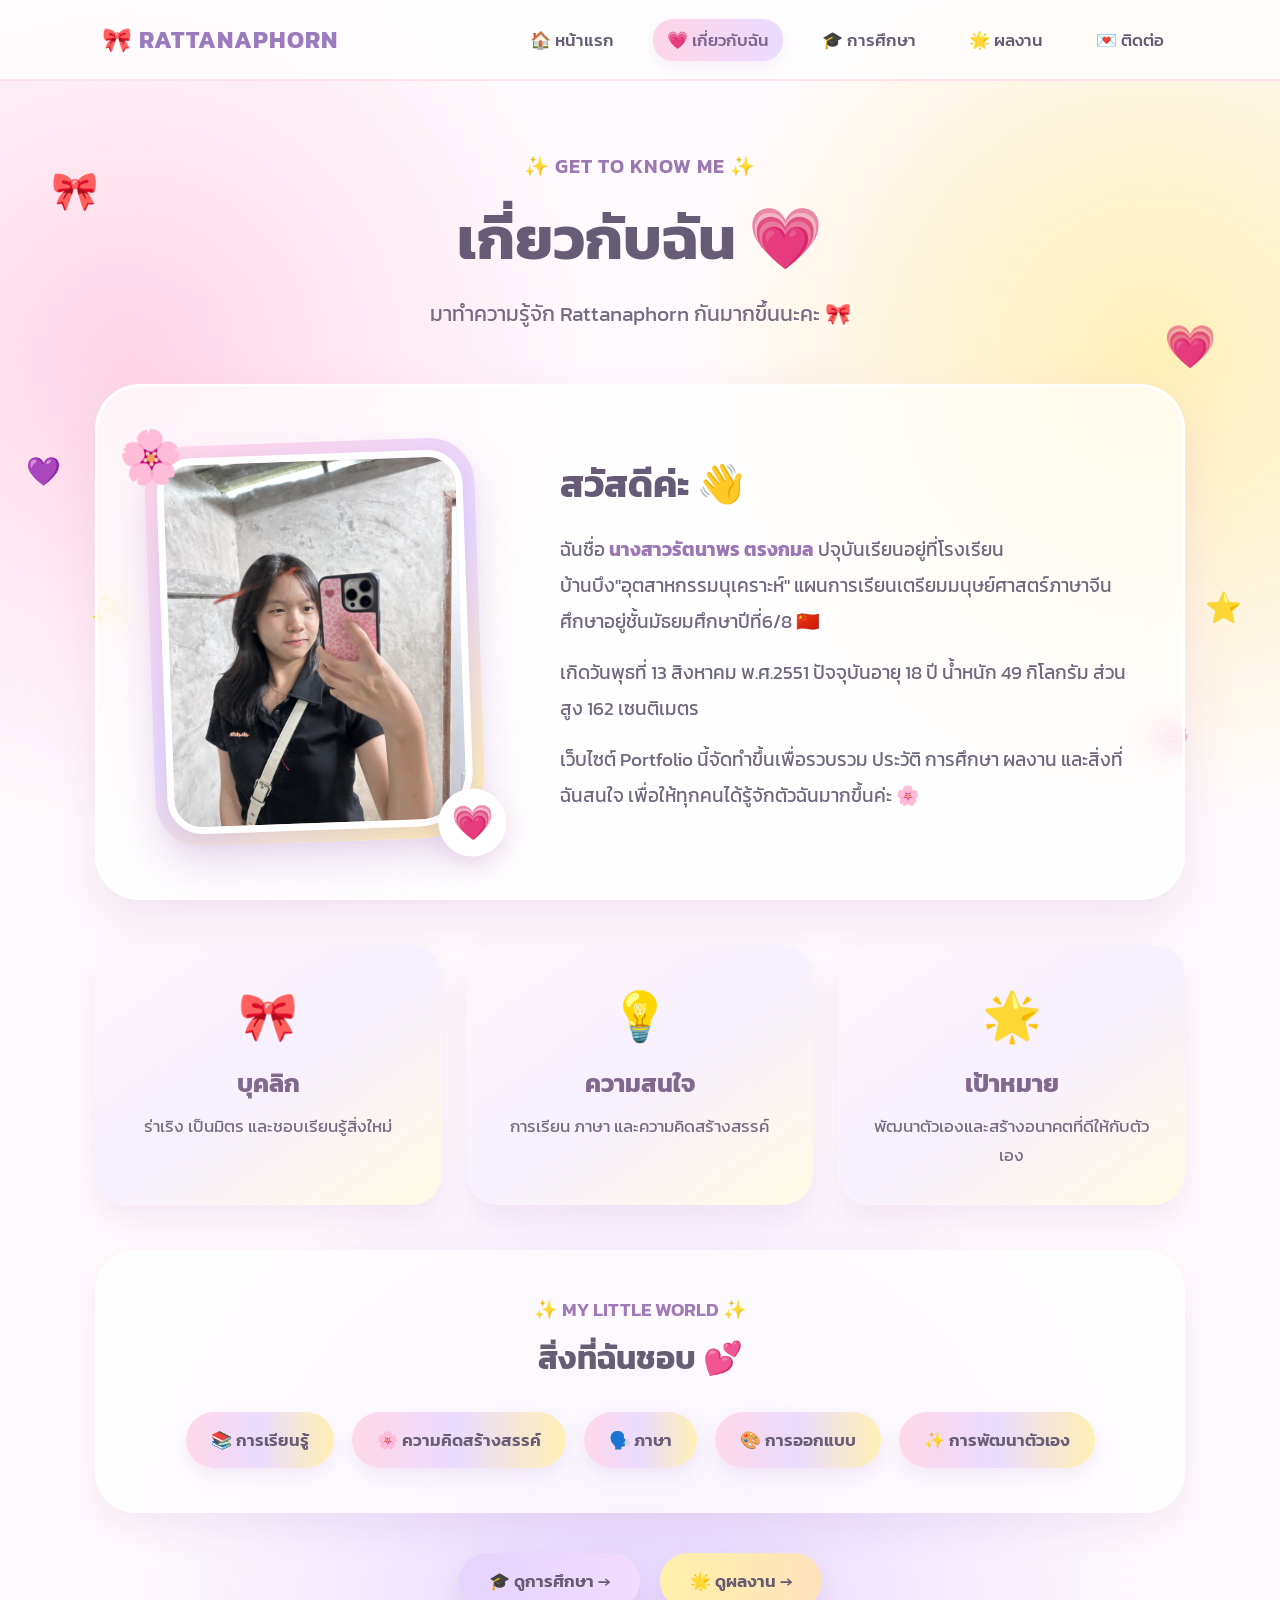
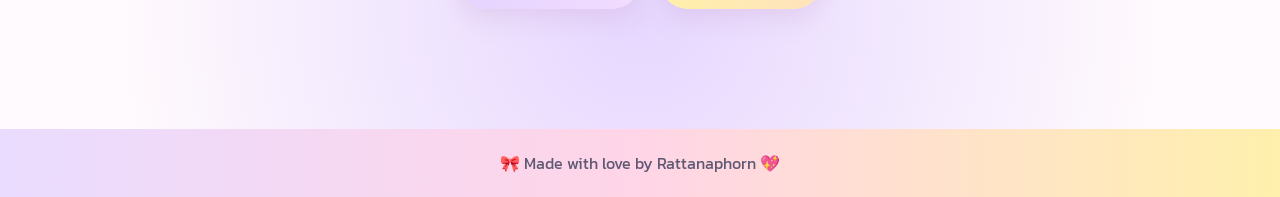
==== commit 35073fa0: "about.html" ====
--- a/about.html
+++ b/about.html
@@ -128,9 +128,9 @@
 
                 <p>
                     ฉันชื่อ <strong>นางสาวรัตนาพร ตรงกมล</strong>
-                    ปจุบันเรียน อยู่ที่โรงเรียนบ้านบึง"อุตสาหกรรมนุเคราะห์"
+                    ปจุบันเรียนอยู่ที่โรงเรียนบ้านบึง"อุตสาหกรรมนุเคราะห์"
                     แผนการเรียนเตรียมมนุษย์ศาสตร์ภาษาจีน
-                    ศึกษาอยู่ชั้นมัธยมศึกษาปีที่6/8 💗
+                    ศึกษาอยู่ชั้นมัธยมศึกษาปีที่6/8 🇨🇳
                 </p>
 
                 <p>
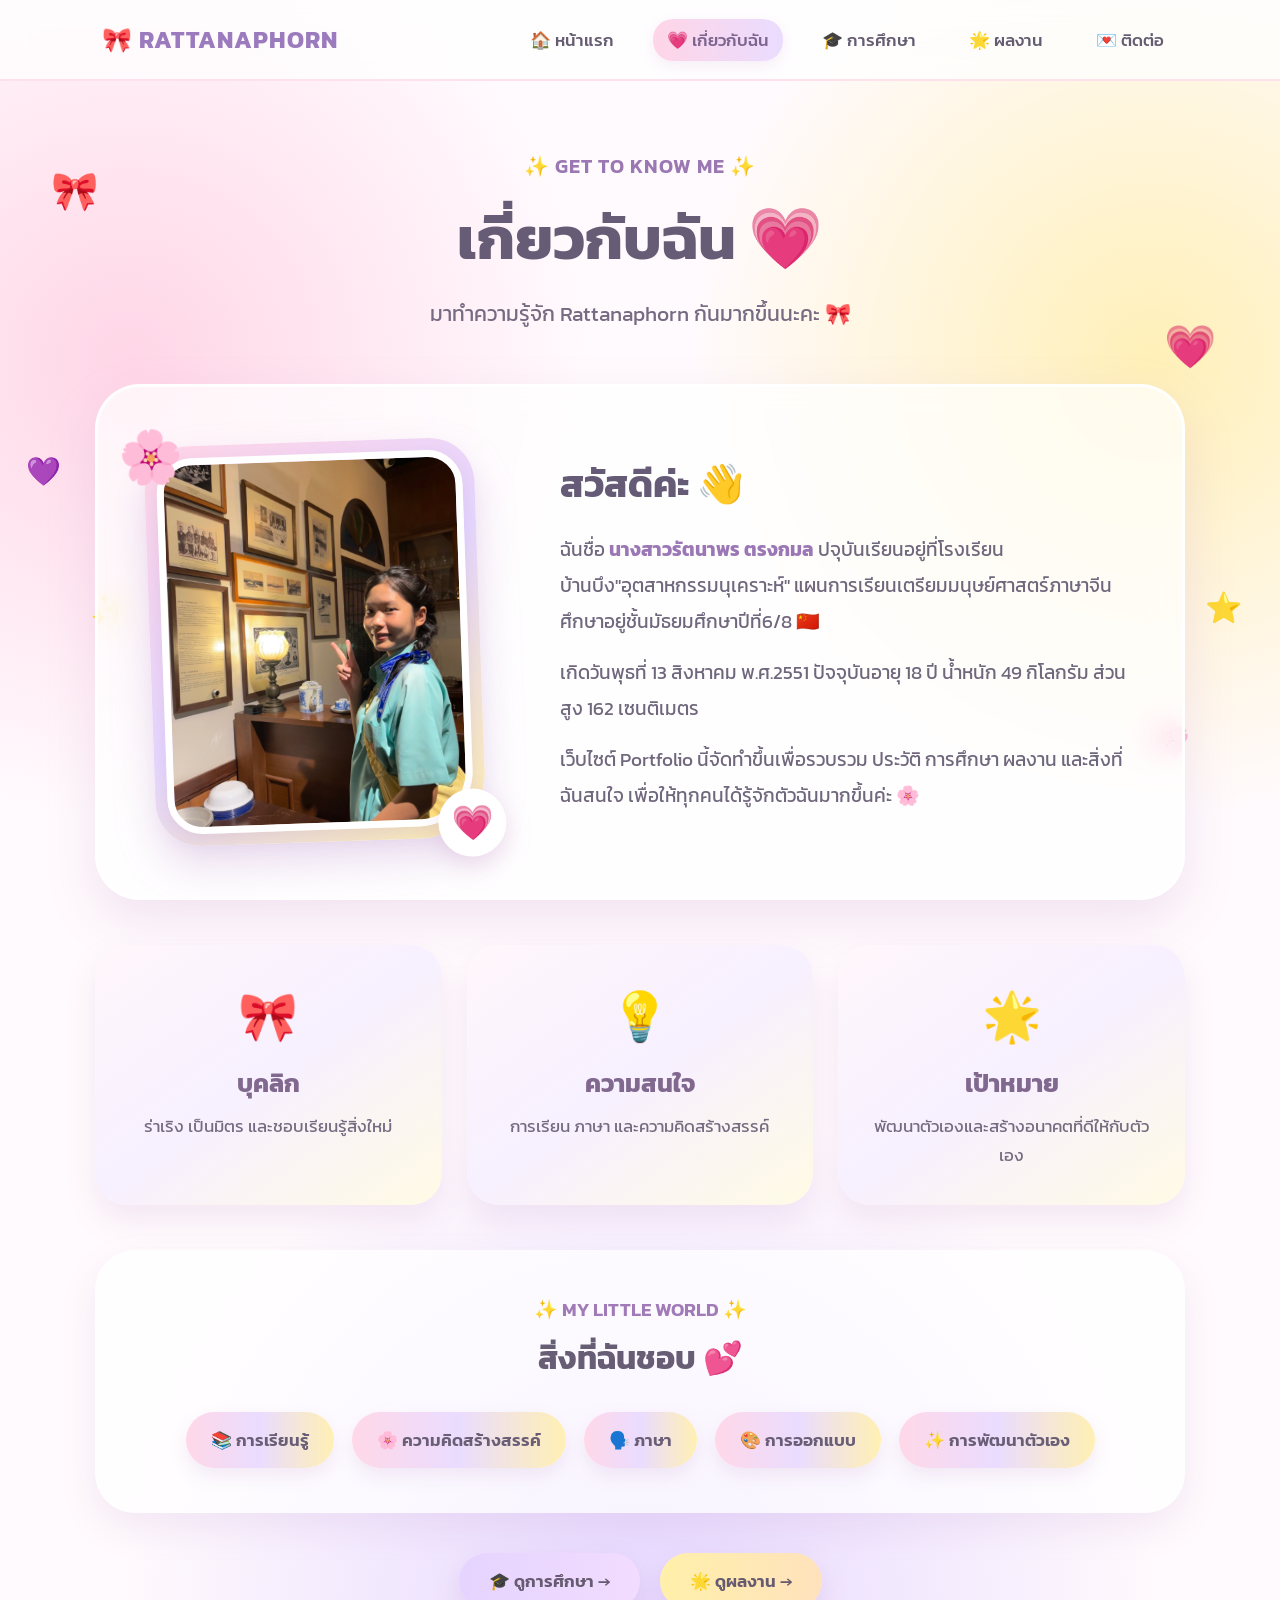
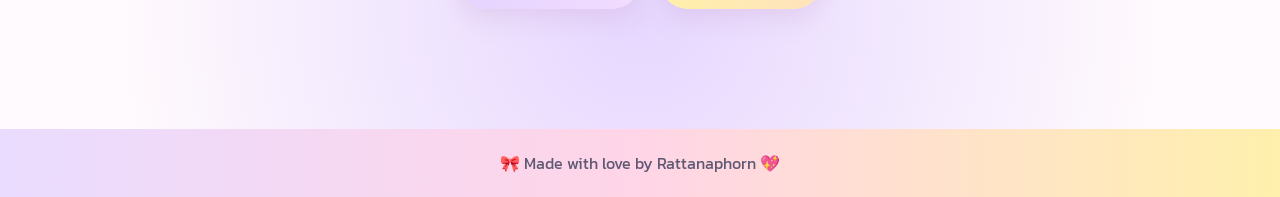
==== commit 7011e0e8: "about.html" ====
--- a/about.html
+++ b/about.html
@@ -106,7 +106,7 @@
                 </div>
 
                 <img
-                    src="S__15089671.jpg"
+                    src="9EBEB836-4C9F-4DF5-ADEF-51A0C9682D43.jpeg"
                     alt="รูปของ Rattanaphorn"
                 >
 
--- a/style.css
+++ b/style.css
@@ -2122,3 +2122,164 @@
     }
 
 }
+/* =========================================
+   🎀 HERO OPENING ANIMATION
+========================================= */
+
+/* รูปโปรไฟล์เด้งเข้ามา */
+.profile-wrapper {
+    opacity: 0;
+    animation: profileEnter 1.2s ease-out forwards;
+}
+
+
+/* รูปด้านในค่อย ๆ ปรากฏ */
+.profile {
+    animation: profilePop 1s ease-out 0.3s both;
+}
+
+
+/* แสงด้านหลังรูป */
+.profile-glow {
+    opacity: 0;
+    animation: glowEnter 1.5s ease-out 0.2s forwards;
+}
+
+
+/* ===============================
+   🎀 FLOAT ITEMS เข้ามาทีละอัน
+================================ */
+
+.float-item {
+    opacity: 0;
+    animation: floatEnter 0.8s ease-out forwards;
+}
+
+.item1 {
+    animation-delay: 0.2s;
+}
+
+.item2 {
+    animation-delay: 0.4s;
+}
+
+.item3 {
+    animation-delay: 0.6s;
+}
+
+.item4 {
+    animation-delay: 0.8s;
+}
+
+.item5 {
+    animation-delay: 1s;
+}
+
+.item6 {
+    animation-delay: 1.2s;
+}
+
+.item7 {
+    animation-delay: 1.4s;
+}
+
+.item8 {
+    animation-delay: 1.6s;
+}
+
+
+/* =========================================
+   ✨ KEYFRAMES
+========================================= */
+
+/* รูปสไลด์ลงมา + เด้ง */
+@keyframes profileEnter {
+
+    0% {
+        opacity: 0;
+        transform: translateY(-100px) scale(0.6) rotate(-10deg);
+    }
+
+    60% {
+        opacity: 1;
+        transform: translateY(15px) scale(1.08) rotate(3deg);
+    }
+
+    80% {
+        transform: translateY(-8px) scale(0.97) rotate(-1deg);
+    }
+
+    100% {
+        opacity: 1;
+        transform: translateY(0) scale(1) rotate(0);
+    }
+
+}
+
+
+/* 💖 กรอบรูป Pop */
+@keyframes profilePop {
+
+    0% {
+        opacity: 0;
+        transform: scale(0.5);
+    }
+
+    70% {
+        opacity: 1;
+        transform: scale(1.08);
+    }
+
+    100% {
+        opacity: 1;
+        transform: scale(1);
+    }
+
+}
+
+
+/* 🌸 แสงด้านหลัง */
+@keyframes glowEnter {
+
+    from {
+        opacity: 0;
+        transform: scale(0.4);
+    }
+
+    to {
+        opacity: 0.8;
+        transform: scale(1);
+    }
+
+}
+
+
+/* 🎀 ของตกแต่งสไลด์เข้ามา */
+@keyframes floatEnter {
+
+    from {
+        opacity: 0;
+        transform: translateY(-40px) scale(0.5);
+    }
+
+    to {
+        opacity: 1;
+        transform: translateY(0) scale(1);
+    }
+
+}
+/* ===== FIX เนื้อหาหน้าหลักไม่แสดง ===== */
+
+.hero {
+    display: flex !important;
+    opacity: 1 !important;
+    visibility: visible !important;
+}
+
+.profile-wrapper,
+.hero-content,
+.hero-text {
+    opacity: 1;
+    visibility: visible;
+}
+
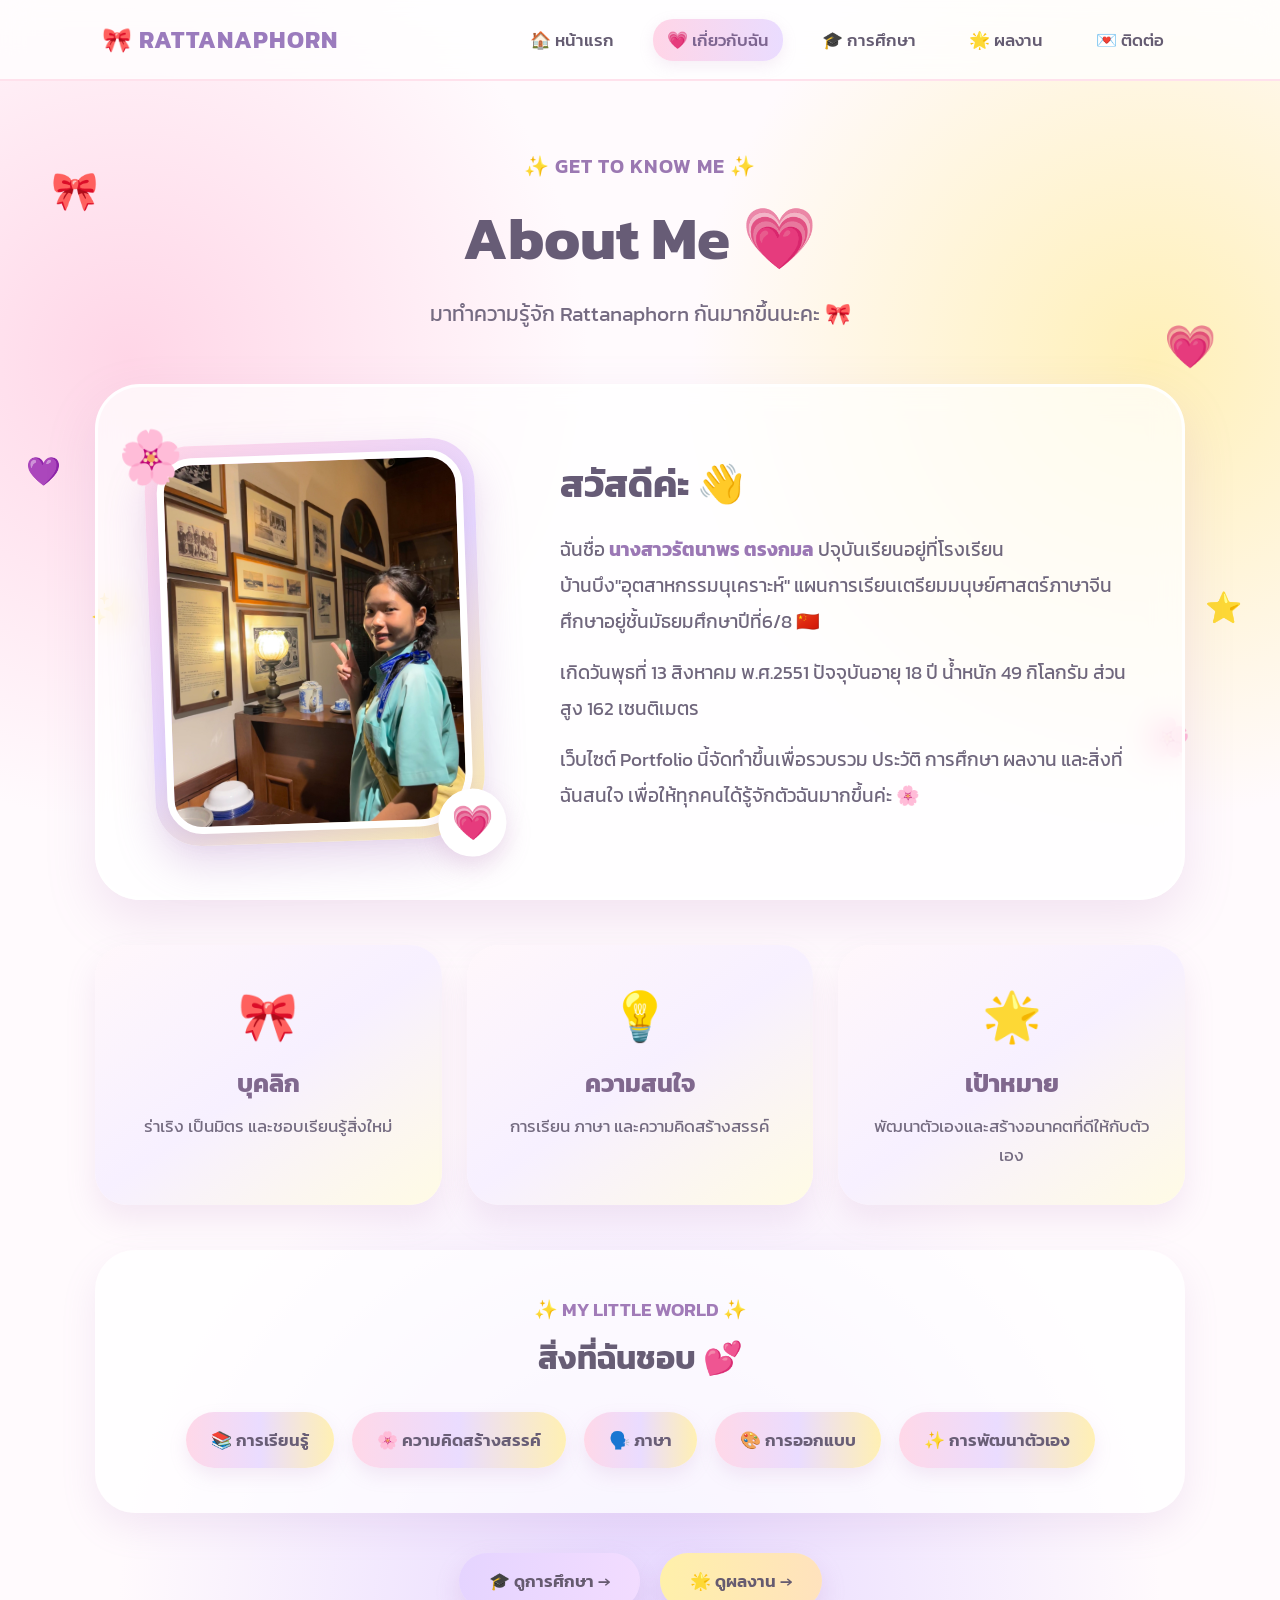
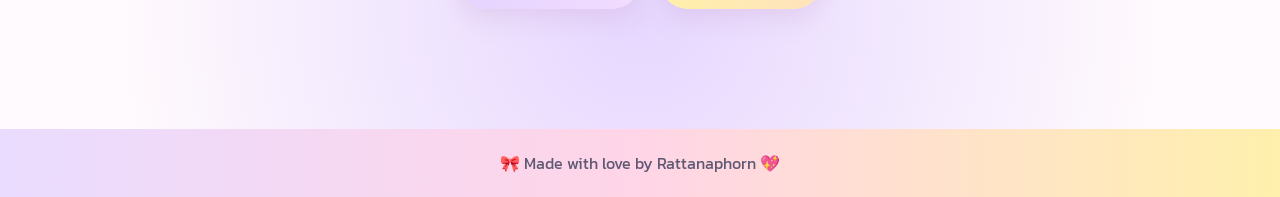
==== commit 350e62f5: "about.html" ====
--- a/about.html
+++ b/about.html
@@ -81,7 +81,7 @@
             </p>
 
             <h1>
-                เกี่ยวกับฉัน <span>💗</span>
+                About Me <span>💗</span>
             </h1>
 
             <p class="about-subtitle">
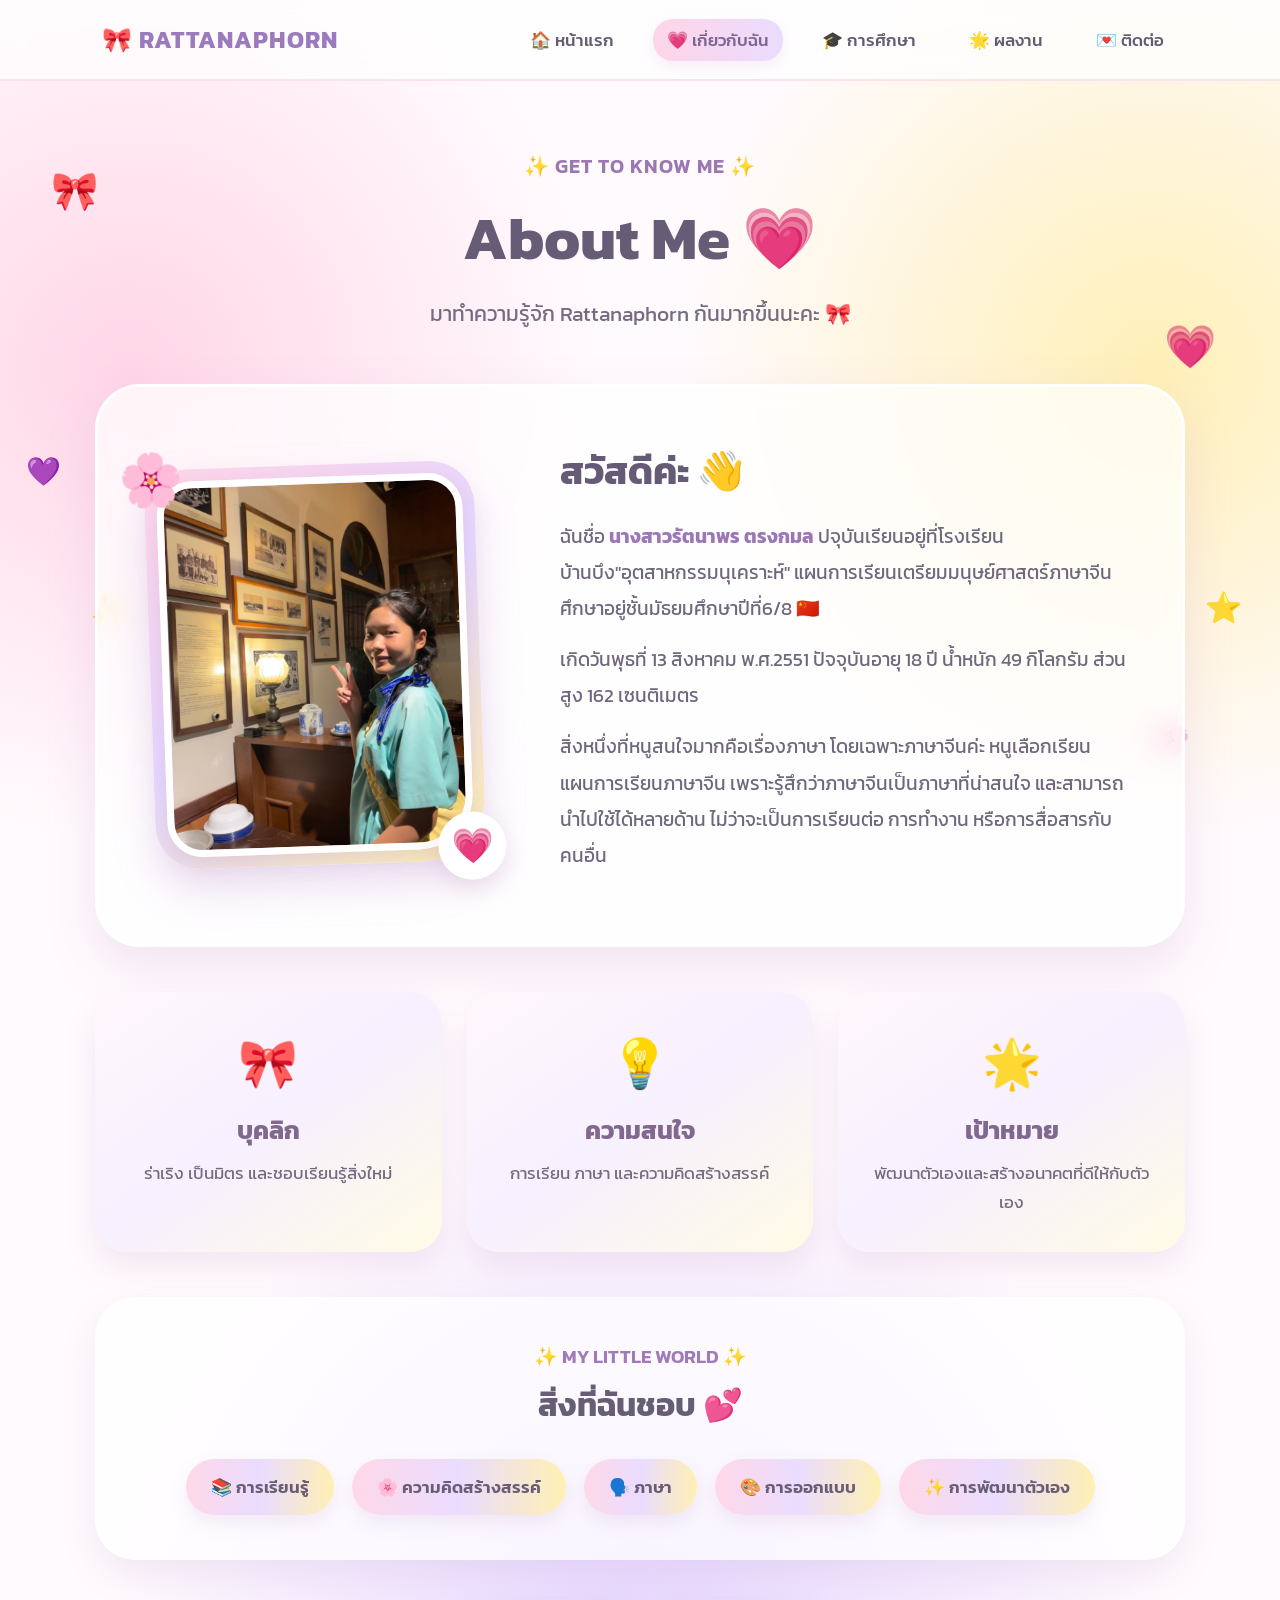
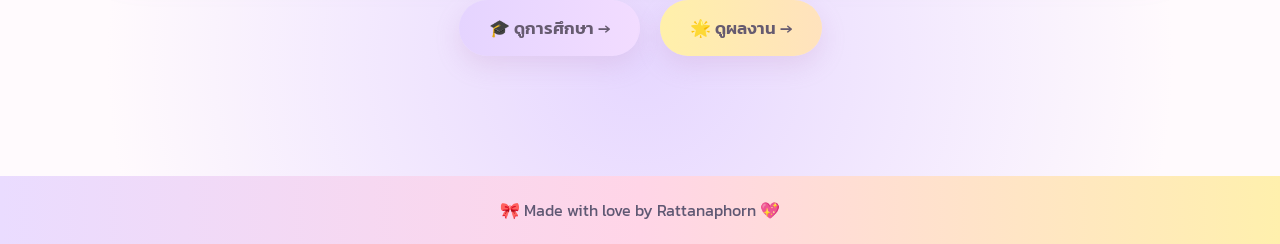
==== commit 5d8f8058: "Update about.html" ====
--- a/about.html
+++ b/about.html
@@ -141,9 +141,8 @@
                 </p>
 
                 <p>
-                    เว็บไซต์ Portfolio นี้จัดทำขึ้นเพื่อรวบรวม
-                    ประวัติ การศึกษา ผลงาน และสิ่งที่ฉันสนใจ
-                    เพื่อให้ทุกคนได้รู้จักตัวฉันมากขึ้นค่ะ 🌸
+                    สิ่งหนึ่งที่หนูสนใจมากคือเรื่องภาษา โดยเฉพาะภาษาจีนค่ะ
+หนูเลือกเรียนแผนการเรียนภาษาจีน เพราะรู้สึกว่าภาษาจีนเป็นภาษาที่น่าสนใจ และสามารถนำไปใช้ได้หลายด้าน ไม่ว่าจะเป็นการเรียนต่อ การทำงาน หรือการสื่อสารกับคนอื่น
                 </p>
 
             </div>
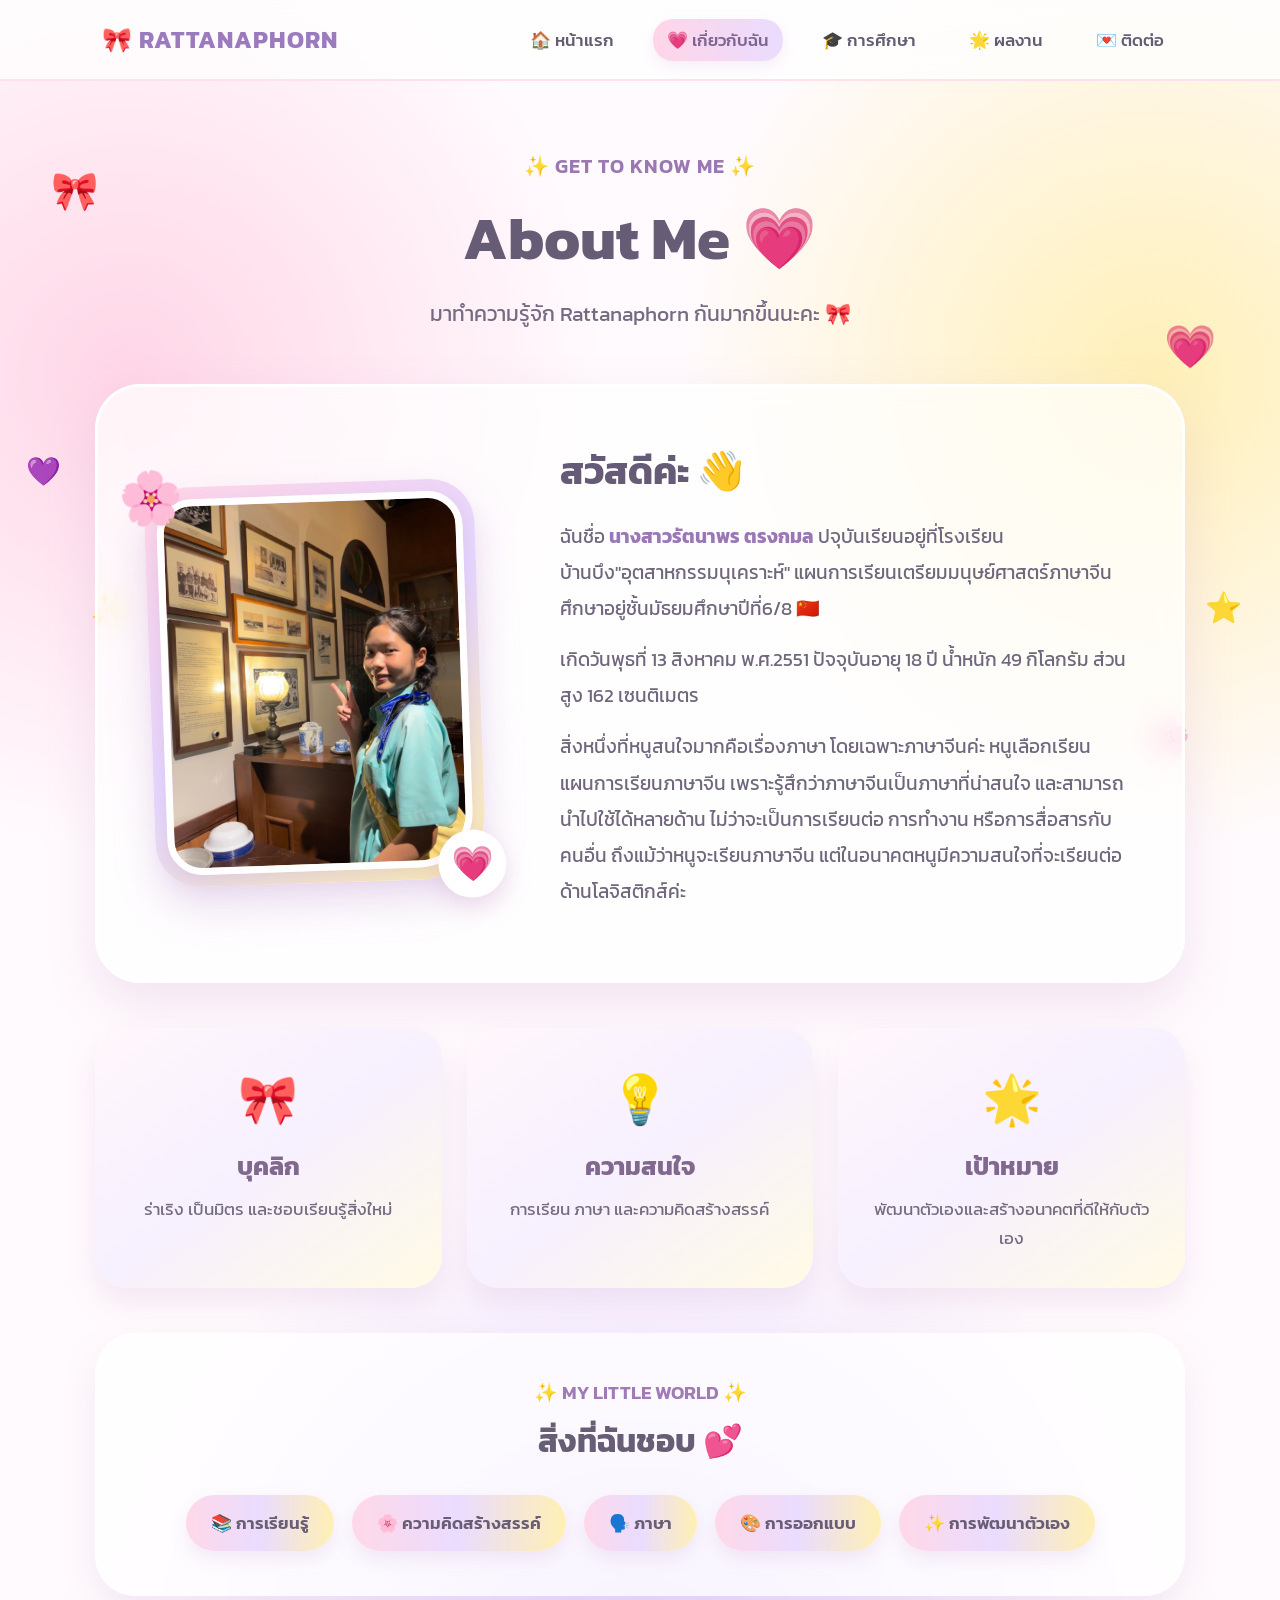
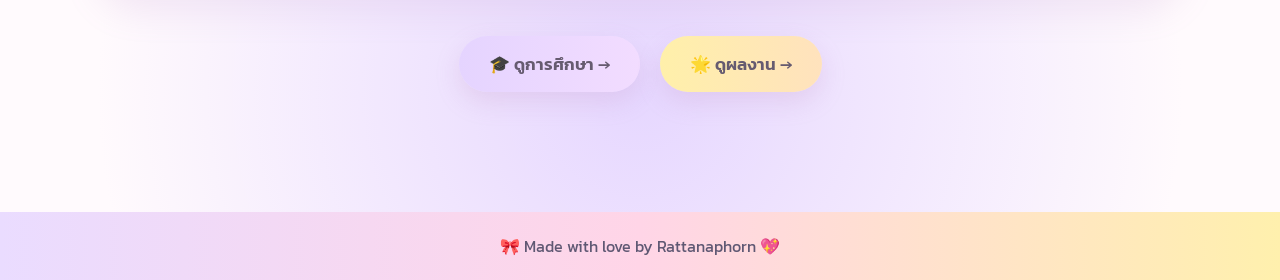
==== commit d87dee5f: "Update about.html" ====
--- a/about.html
+++ b/about.html
@@ -143,6 +143,7 @@
                 <p>
                     สิ่งหนึ่งที่หนูสนใจมากคือเรื่องภาษา โดยเฉพาะภาษาจีนค่ะ
 หนูเลือกเรียนแผนการเรียนภาษาจีน เพราะรู้สึกว่าภาษาจีนเป็นภาษาที่น่าสนใจ และสามารถนำไปใช้ได้หลายด้าน ไม่ว่าจะเป็นการเรียนต่อ การทำงาน หรือการสื่อสารกับคนอื่น
+                    ถึงแม้ว่าหนูจะเรียนภาษาจีน แต่ในอนาคตหนูมีความสนใจที่จะเรียนต่อด้านโลจิสติกส์ค่ะ
                 </p>
 
             </div>
